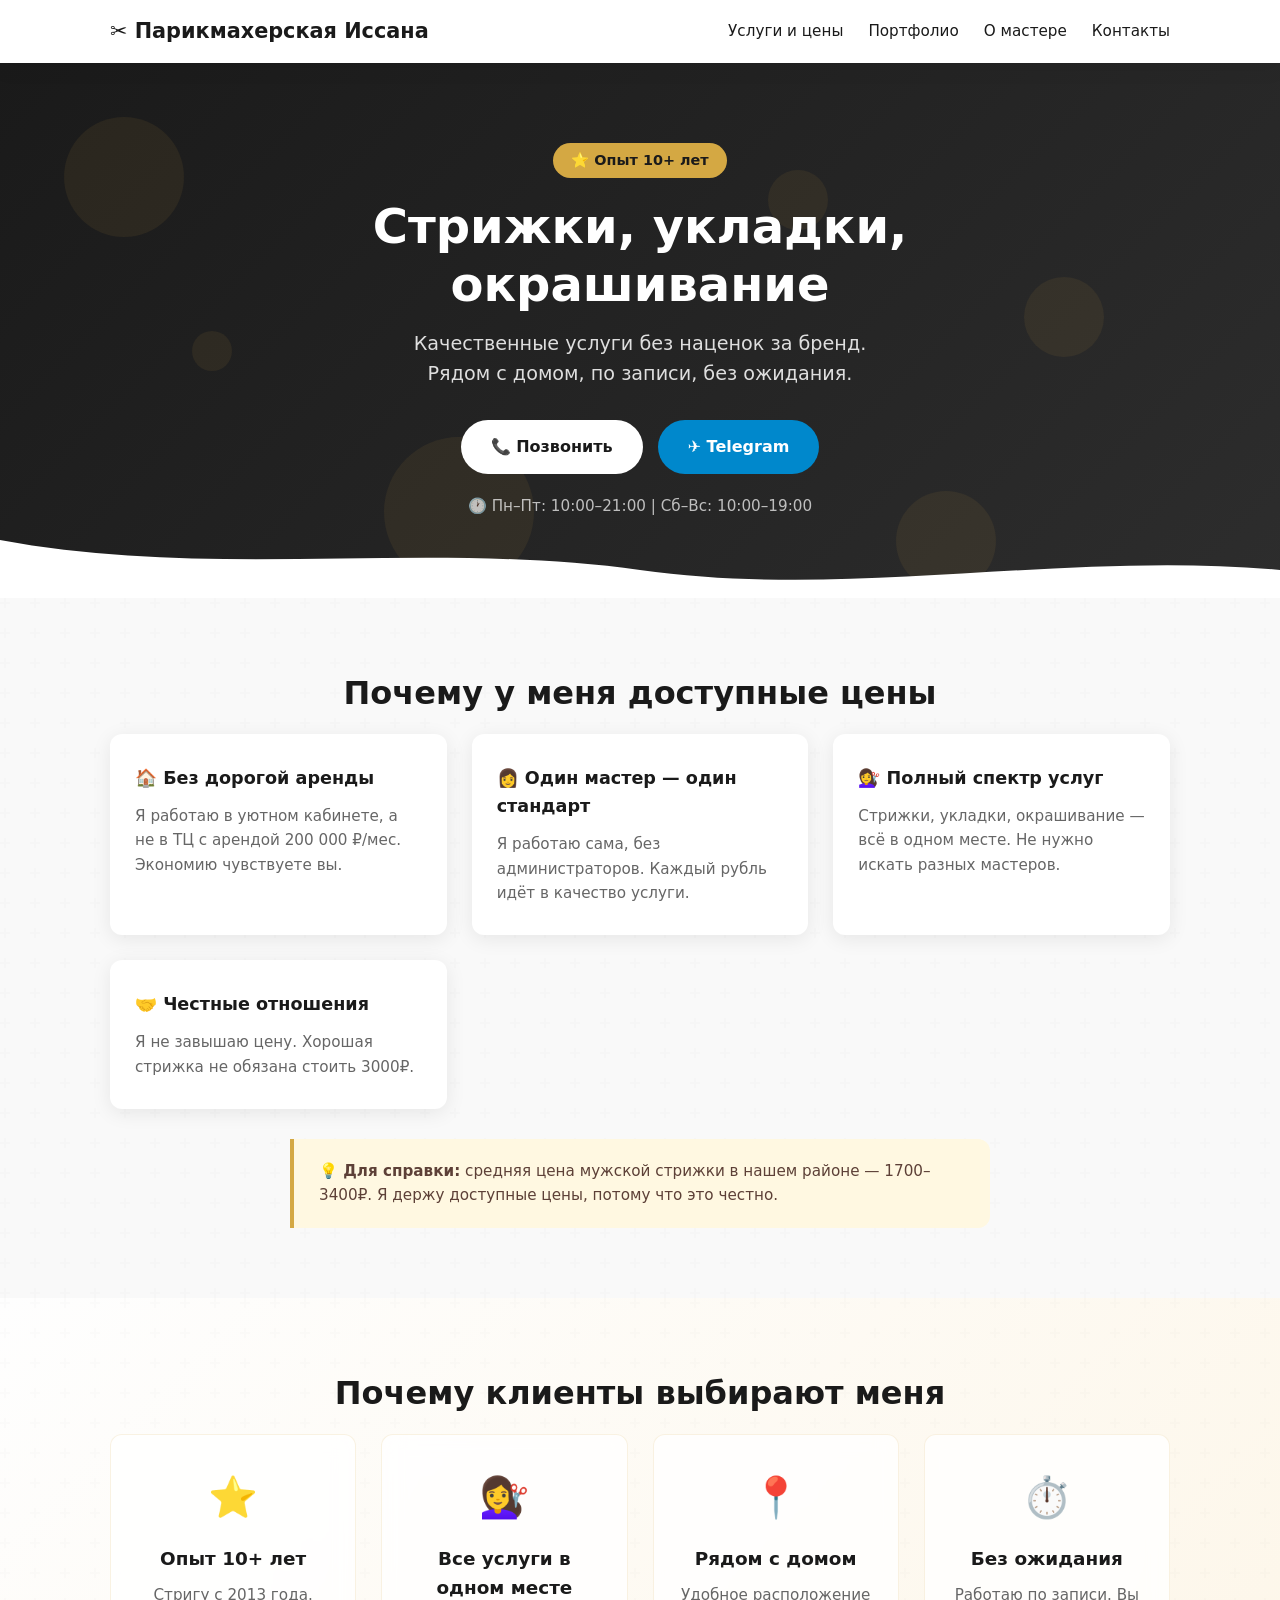
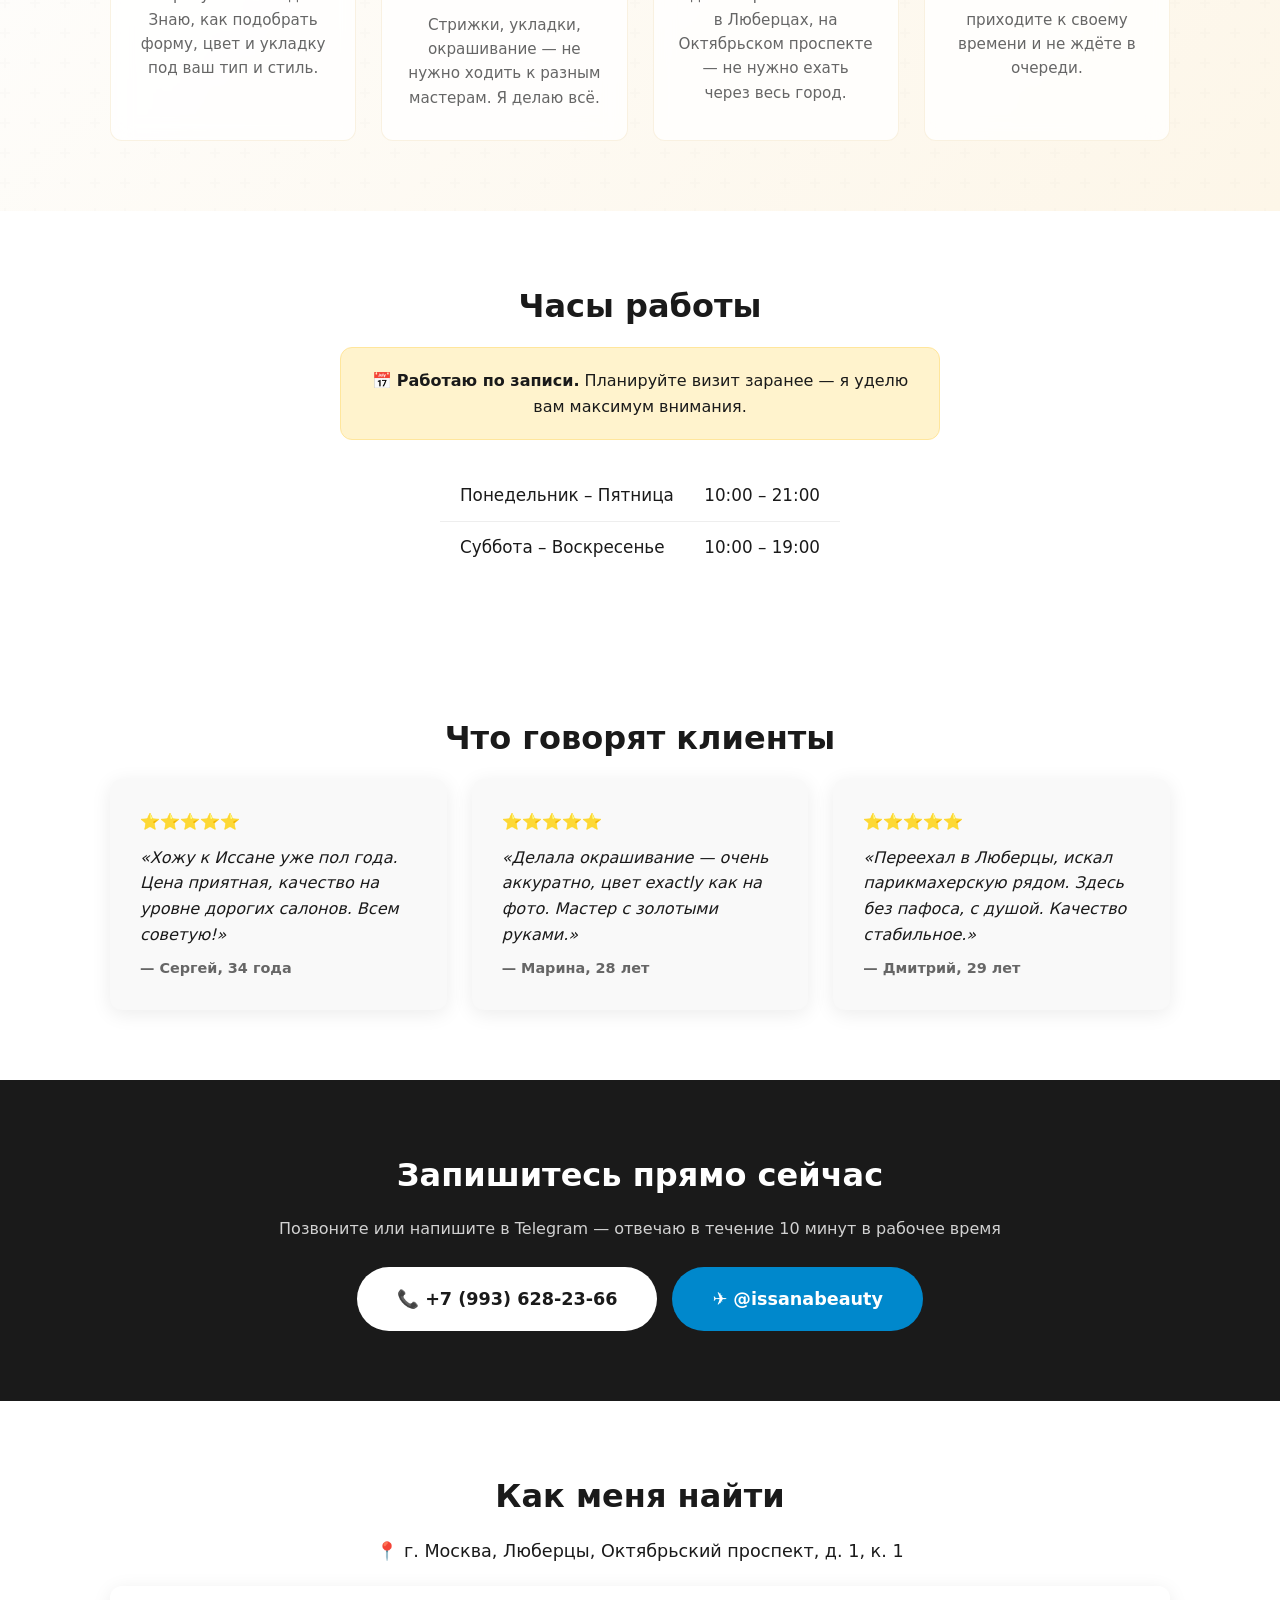
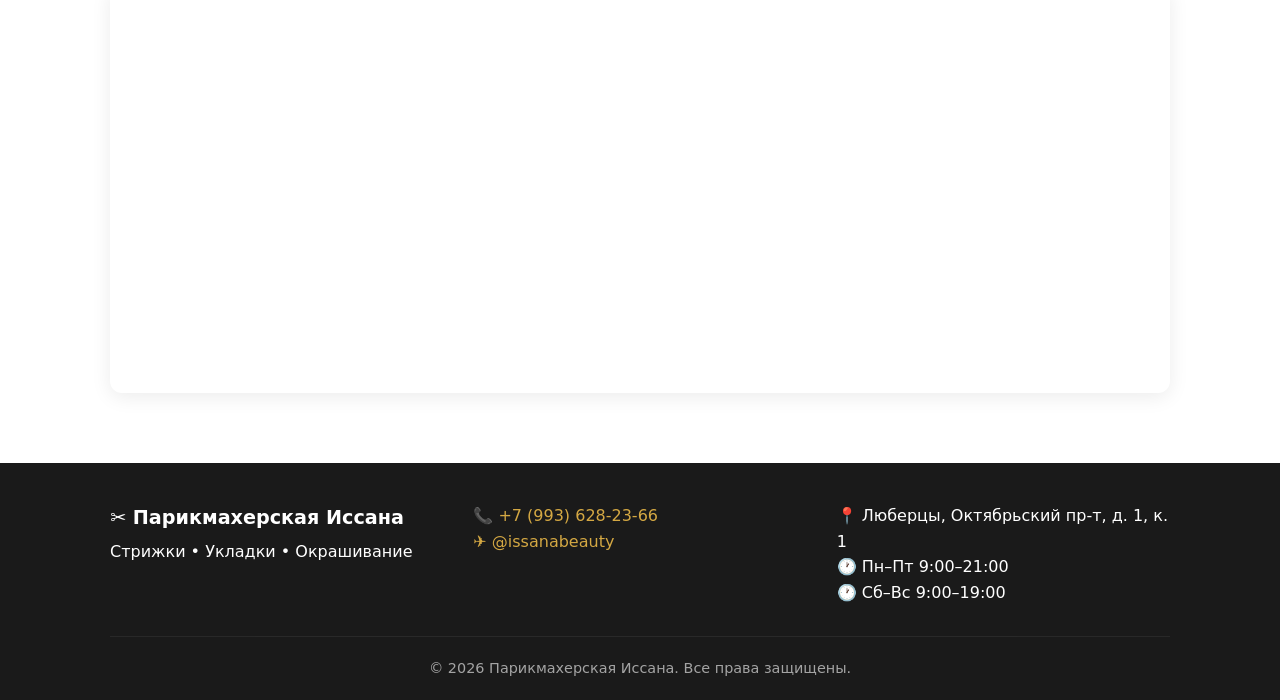
==== index.html @ b2595bd9 "Update index.html" ====
<!DOCTYPE html>
<html lang="ru">
<head>
    <meta charset="UTF-8">
    <meta name="viewport" content="width=device-width, initial-scale=1.0">
    <title>Парикмахерская Иссана | Стрижки, укладки, окрашивание | Люберцы</title>
    <meta name="description" content="Стрижки, укладки, окрашивание в Люберцах. Октябрьский проспект, д. 1, к. 1. Опыт 10+ лет. Доступные цены. Запись по телефону и Telegram @issanabeauty.">
    <link rel="stylesheet" href="css/style.css">
    <link rel="icon" href="images/favicon.ico" type="image/x-icon">
</head>
<body>

    <!-- ===== ШАПКА ===== -->
    <header class="header">
        <div class="container">
            <a href="./" class="logo">✂️ Парикмахерская Иссана</a>
            <nav class="nav">
                <a href="services.html">Услуги и цены</a>
                <a href="portfolio.html">Портфолио</a>
                <a href="about.html">О мастере</a>
                <a href="contacts.html">Контакты</a>
            </nav>
            <button class="burger" aria-label="Меню">
                <span></span><span></span><span></span>
            </button>
        </div>
    </header>

    <!-- ===== ГЛАВНЫЙ ЭКРАН (HERO) С ЧАСТИЦАМИ ===== -->
    <section class="hero">
        <div class="container">
            <div class="hero-content">
                <span class="hero-badge">⭐ Опыт 10+ лет</span>
                <h1 class="hero-title">Стрижки, укладки,<br>окрашивание</h1>
                <p class="hero-subtitle">Качественные услуги без наценок за бренд.<br>Рядом с домом, по записи, без ожидания.</p>
                <div class="hero-buttons">
                    <a href="tel:+79936282366" class="btn btn-phone">📞 Позвонить</a>
                    <a href="https://t.me/issanabeauty" class="btn btn-telegram">✈️ Telegram</a>
                </div>
                <div class="hero-hours">
                    🕐 Пн–Пт: 10:00–21:00 | Сб–Вс: 10:00–19:00
                </div>
            </div>
        </div>
    </section>

    <!-- ===== ФИЛОСОФИЯ ЦЕН ===== -->
    <section class="pricing-philosophy">
        <div class="container">
            <h2 class="section-title">Почему у меня доступные цены</h2>
            <div class="philosophy-grid">
                <div class="philosophy-card">
                    <h3>🏠 Без дорогой аренды</h3>
                    <p>Я работаю в уютном кабинете, а не в ТЦ с арендой 200 000 ₽/мес. Экономию чувствуете вы.</p>
                </div>
                <div class="philosophy-card">
                    <h3>👩 Один мастер — один стандарт</h3>
                    <p>Я работаю сама, без администраторов. Каждый рубль идёт в качество услуги.</p>
                </div>
                <div class="philosophy-card">
                    <h3>💇‍♀️ Полный спектр услуг</h3>
                    <p>Стрижки, укладки, окрашивание — всё в одном месте. Не нужно искать разных мастеров.</p>
                </div>
                <div class="philosophy-card">
                    <h3>🤝 Честные отношения</h3>
                    <p>Я не завышаю цену. Хорошая стрижка не обязана стоить 3000₽.</p>
                </div>
            </div>
            <div class="philosophy-note">
                <p><strong>💡 Для справки:</strong> средняя цена мужской стрижки в нашем районе — 1700–3400₽. Я держу доступные цены, потому что это честно.</p>
            </div>
        </div>
    </section>

    <!-- ===== ПОЧЕМУ ВЫБИРАЮТ МЕНЯ ===== -->
    <section class="why-us">
        <div class="container">
            <h2 class="section-title">Почему клиенты выбирают меня</h2>
            <div class="features">
                <div class="feature-card">
                    <div class="feature-icon">⭐</div>
                    <h3>Опыт 10+ лет</h3>
                    <p>Стригу с 2013 года. Знаю, как подобрать форму, цвет и укладку под ваш тип и стиль.</p>
                </div>
                <div class="feature-card">
                    <div class="feature-icon">💇‍♀️</div>
                    <h3>Все услуги в одном месте</h3>
                    <p>Стрижки, укладки, окрашивание — не нужно ходить к разным мастерам. Я делаю всё.</p>
                </div>
                <div class="feature-card">
                    <div class="feature-icon">📍</div>
                    <h3>Рядом с домом</h3>
                    <p>Удобное расположение в Люберцах, на Октябрьском проспекте — не нужно ехать через весь город.</p>
                </div>
                <div class="feature-card">
                    <div class="feature-icon">⏱️</div>
                    <h3>Без ожидания</h3>
                    <p>Работаю по записи. Вы приходите к своему времени и не ждёте в очереди.</p>
                </div>
            </div>
        </div>
    </section>

    <!-- ===== ЧАСЫ РАБОТЫ ===== -->
    <section class="schedule">
        <div class="container">
            <h2 class="section-title">Часы работы</h2>
            <div class="schedule-highlight">
                <p>📅 <strong>Работаю по записи.</strong> Планируйте визит заранее — я уделю вам максимум внимания.</p>
            </div>
            <div class="schedule-grid">
                <div class="schedule-day"><span>Понедельник – Пятница</span><span>10:00 – 21:00</span></div>
                <div class="schedule-day"><span>Суббота – Воскресенье</span><span>10:00 – 19:00</span></div>
            </div>
        </div>
    </section>

    <!-- ===== ОТЗЫВЫ ===== -->
    <section class="reviews">
        <div class="container">
            <h2 class="section-title">Что говорят клиенты</h2>
            <div class="reviews-grid">
                <div class="review-card">
                    <div class="review-stars">⭐⭐⭐⭐⭐</div>
                    <p class="review-text">«Хожу к Иссане уже пол года. Цена приятная, качество на уровне дорогих салонов. Всем советую!»</p>
                    <p class="review-author">— Сергей, 34 года</p>
                </div>
                <div class="review-card">
                    <div class="review-stars">⭐⭐⭐⭐⭐</div>
                    <p class="review-text">«Делала окрашивание — очень аккуратно, цвет exactly как на фото. Мастер с золотыми руками.»</p>
                    <p class="review-author">— Марина, 28 лет</p>
                </div>
                <div class="review-card">
                    <div class="review-stars">⭐⭐⭐⭐⭐</div>
                    <p class="review-text">«Переехал в Люберцы, искал парикмахерскую рядом. Здесь без пафоса, с душой. Качество стабильное.»</p>
                    <p class="review-author">— Дмитрий, 29 лет</p>
                </div>
            </div>
        </div>
    </section>

    <!-- ===== ЗАПИШИТЕСЬ СЕЙЧАС ===== -->
    <section class="cta">
        <div class="container">
            <h2 class="cta-title">Запишитесь прямо сейчас</h2>
            <p>Позвоните или напишите в Telegram — отвечаю в течение 10 минут в рабочее время</p>
            <div class="cta-buttons">
                <a href="tel:+79936282366" class="btn btn-phone btn-lg">📞 +7 (993) 628-23-66</a>
                <a href="https://t.me/issanabeauty" class="btn btn-telegram btn-lg">✈️ @issanabeauty</a>
            </div>
        </div>
    </section>

    <!-- ===== КАРТА ===== -->
    <section class="map-section">
        <div class="container">
            <h2 class="section-title">Как меня найти</h2>
            <address class="address-text">📍 г. Москва, Люберцы, Октябрьский проспект, д. 1, к. 1</address>
            <div class="map-wrapper">
                <iframe src="https://yandex.ru/map-widget/v1/?ll=37.857523%2C55.699090&z=17&pt=37.857523,55.699090,pm2rdl" width="100%" height="400" style="border:0;" allowfullscreen="" loading="lazy" title="Карта проезда"></iframe>
            </div>
        </div>
    </section>

    <!-- ===== ПОДВАЛ ===== -->
    <footer class="footer">
        <div class="container">
            <div class="footer-grid">
                <div>
                    <p class="footer-logo">✂️ Парикмахерская Иссана</p>
                    <p>Стрижки • Укладки • Окрашивание</p>
                </div>
                <div>
                    <p><a href="tel:+79936282366">📞 +7 (993) 628-23-66</a></p>
                    <p><a href="https://t.me/issanabeauty">✈️ @issanabeauty</a></p>
                </div>
                <div>
                    <p>📍 Люберцы, Октябрьский пр-т, д. 1, к. 1</p>
                    <p>🕐 Пн–Пт 9:00–21:00</p>
                    <p>🕐 Сб–Вс 9:00–19:00</p>
                </div>
            </div>
            <p class="footer-bottom">© 2026 Парикмахерская Иссана. Все права защищены.</p>
        </div>
    </footer>

    <!-- ===== МОБИЛЬНАЯ КНОПКА ===== -->
    <div class="mobile-fab">
        <a href="tel:+79936282366" class="fab-phone" aria-label="Позвонить">📞</a>
        <a href="https://t.me/issanabeauty" class="fab-telegram" aria-label="Telegram">✈️</a>
    </div>

    <script src="js/main.js"></script>
</body>
</html>
---- css/style.css ----
/* ============================================ */
/*  СБРОС И БАЗА                                 */
/* ============================================ */
* {
    margin: 0;
    padding: 0;
    box-sizing: border-box;
}

:root {
    --color-primary: #D4A843;
    --color-primary-dark: #B8922E;
    --color-dark: #1a1a1a;
    --color-gray: #666;
    --color-light: #f9f9f9;
    --color-white: #ffffff;
    --color-telegram: #0088cc;
    --color-accent: #e74c3c;
    --font-main: 'Segoe UI', system-ui, -apple-system, sans-serif;
    --shadow: 0 4px 20px rgba(0,0,0,0.08);
    --radius: 12px;
}

html {
    scroll-behavior: smooth;
}

body {
    font-family: var(--font-main);
    color: var(--color-dark);
    line-height: 1.6;
    background: var(--color-white);
}

.container {
    max-width: 1100px;
    margin: 0 auto;
    padding: 0 20px;
}

a {
    color: inherit;
    text-decoration: none;
}

img {
    max-width: 100%;
    height: auto;
}

/* ============================================ */
/*  ШАПКА                                        */
/* ============================================ */
.header {
    background: var(--color-white);
    box-shadow: var(--shadow);
    position: sticky;
    top: 0;
    z-index: 100;
}

.header .container {
    display: flex;
    justify-content: space-between;
    align-items: center;
    padding-top: 15px;
    padding-bottom: 15px;
}

.logo {
    font-size: 1.3rem;
    font-weight: 700;
    color: var(--color-dark);
}

.nav {
    display: flex;
    gap: 25px;
}

.nav a {
    font-weight: 500;
    font-size: 0.95rem;
    transition: color 0.2s;
}

.nav a:hover {
    color: var(--color-primary);
}

.burger {
    display: none;
    flex-direction: column;
    gap: 5px;
    background: none;
    border: none;
    cursor: pointer;
    padding: 5px;
}

.burger span {
    display: block;
    width: 28px;
    height: 3px;
    background: var(--color-dark);
    border-radius: 3px;
    transition: 0.3s;
}

/* ============================================ */
/*  HERO С ЧАСТИЦАМИ И ВОЛНОЙ                    */
/* ============================================ */
.hero {
    background: linear-gradient(135deg, #1a1a1a 0%, #2d2d2d 100%);
    color: var(--color-white);
    padding: 80px 0;
    text-align: center;
    position: relative;
    overflow: hidden;
}

.hero::after {
    content: '';
    position: absolute;
    bottom: -2px;
    left: 0;
    width: 100%;
    height: 60px;
    background: url("data:image/svg+xml,%3Csvg xmlns='http://www.w3.org/2000/svg' viewBox='0 0 1200 120' preserveAspectRatio='none'%3E%3Cpath d='M0,0 C200,80 400,0 600,60 C800,120 1000,20 1200,60 L1200,120 L0,120 Z' fill='%23ffffff'/%3E%3C/svg%3E") no-repeat bottom;
    background-size: 100% 100%;
    z-index: 2;
}

.hero-particles {
    position: absolute;
    top: 0;
    left: 0;
    width: 100%;
    height: 100%;
    overflow: hidden;
    z-index: 1;
    pointer-events: none;
}

.particle {
    position: absolute;
    border-radius: 50%;
    background: rgba(212, 168, 67, 0.08);
    animation: float 12s infinite ease-in-out;
}

.particle:nth-child(1) { width: 120px; height: 120px; top: 10%; left: 5%; animation-delay: 0s; }
.particle:nth-child(2) { width: 80px; height: 80px; top: 40%; left: 80%; animation-delay: -3s; }
.particle:nth-child(3) { width: 150px; height: 150px; top: 70%; left: 30%; animation-delay: -6s; }
.particle:nth-child(4) { width: 60px; height: 60px; top: 20%; left: 60%; animation-delay: -9s; }
.particle:nth-child(5) { width: 100px; height: 100px; top: 80%; left: 70%; animation-delay: -4s; }
.particle:nth-child(6) { width: 40px; height: 40px; top: 50%; left: 15%; animation-delay: -7s; }

@keyframes float {
    0%, 100% { transform: translateY(0) scale(1); opacity: 0.08; }
    25% { transform: translateY(-20px) scale(1.05); opacity: 0.12; }
    50% { transform: translateY(-10px) scale(0.95); opacity: 0.06; }
    75% { transform: translateY(-30px) scale(1.1); opacity: 0.10; }
}

.hero-content {
    position: relative;
    z-index: 2;
}

.hero-badge {
    display: inline-block;
    background: var(--color-primary);
    color: var(--color-dark);
    padding: 6px 18px;
    border-radius: 30px;
    font-weight: 700;
    font-size: 0.9rem;
    margin-bottom: 20px;
}

.hero-title {
    font-size: 3rem;
    font-weight: 800;
    line-height: 1.2;
    margin-bottom: 15px;
}

.hero-subtitle {
    font-size: 1.2rem;
    opacity: 0.85;
    margin-bottom: 30px;
    max-width: 500px;
    margin-left: auto;
    margin-right: auto;
}

.hero-buttons {
    display: flex;
    gap: 15px;
    justify-content: center;
    flex-wrap: wrap;
    margin-bottom: 20px;
}

.hero-hours {
    font-size: 0.95rem;
    opacity: 0.7;
}

/* ============================================ */
/*  КНОПКИ                                       */
/* ============================================ */
.btn {
    display: inline-block;
    padding: 14px 30px;
    border-radius: 50px;
    font-weight: 700;
    font-size: 1rem;
    transition: transform 0.2s, box-shadow 0.2s;
    cursor: pointer;
    border: none;
    text-align: center;
    position: relative;
    overflow: hidden;
}

.btn:hover {
    transform: translateY(-2px);
    box-shadow: 0 8px 25px rgba(0,0,0,0.15);
}

.btn::after {
    content: '';
    position: absolute;
    top: 50%;
    left: 50%;
    width: 0;
    height: 0;
    background: rgba(255, 255, 255, 0.2);
    border-radius: 50%;
    transform: translate(-50%, -50%);
    transition: width 0.6s, height 0.6s;
}

.btn:active::after {
    width: 300px;
    height: 300px;
}

.btn-phone {
    background: var(--color-white);
    color: var(--color-dark);
}

.btn-telegram {
    background: var(--color-telegram);
    color: var(--color-white);
}

.btn-lg {
    padding: 18px 40px;
    font-size: 1.1rem;
}

/* ============================================ */
/*  СЕКЦИИ                                       */
/* ============================================ */
section {
    padding: 70px 0;
}

.section-title {
    font-size: 2rem;
    font-weight: 800;
    text-align: center;
    margin-bottom: 15px;
}

.section-subtitle {
    text-align: center;
    color: var(--color-gray);
    margin-bottom: 40px;
}

/* ============================================ */
/*  ФИЛОСОФИЯ ЦЕН                                */
/* ============================================ */
.pricing-philosophy {
    background: var(--color-light);
    position: relative;
}

.pricing-philosophy::before {
    content: '';
    position: absolute;
    top: 0;
    left: 0;
    width: 100%;
    height: 100%;
    opacity: 0.03;
    background-image: url("data:image/svg+xml,%3Csvg width='60' height='60' viewBox='0 0 60 60' xmlns='http://www.w3.org/2000/svg'%3E%3Cg fill='none' fill-rule='evenodd'%3E%3Cg fill='%23000000' fill-opacity='0.4'%3E%3Cpath d='M36 34v-4h-2v4h-4v2h4v4h2v-4h4v-2h-4zm0-30V0h-2v4h-4v2h4v4h2V6h4V4h-4zM6 34v-4H4v4H0v2h4v4h2v-4h4v-2H6zM6 4V0H4v4H0v2h4v4h2V6h4V4H6z'/%3E%3C/g%3E%3C/g%3E%3C/svg%3E");
    pointer-events: none;
    z-index: 0;
}

.pricing-philosophy .container {
    position: relative;
    z-index: 1;
}

.philosophy-grid {
    display: grid;
    grid-template-columns: repeat(auto-fit, minmax(250px, 1fr));
    gap: 25px;
    margin-bottom: 30px;
}

.philosophy-card {
    background: var(--color-white);
    padding: 30px 25px;
    border-radius: var(--radius);
    box-shadow: var(--shadow);
    transition: transform 0.3s ease, box-shadow 0.3s ease;
}

.philosophy-card:hover {
    transform: translateY(-8px);
    box-shadow: 0 20px 40px rgba(0,0,0,0.12);
}

.philosophy-card h3 {
    margin-bottom: 12px;
    font-size: 1.1rem;
}

.philosophy-card p {
    color: var(--color-gray);
    font-size: 0.95rem;
    line-height: 1.6;
}

.philosophy-note {
    background: #FFF8E1;
    border-left: 4px solid var(--color-primary);
    padding: 20px 25px;
    border-radius: 0 var(--radius) var(--radius) 0;
    max-width: 700px;
    margin: 0 auto;
}

.philosophy-note p {
    font-size: 0.95rem;
    color: #5D4037;
}

/* ============================================ */
/*  ПОЧЕМУ ВЫБИРАЮТ МЕНЯ                         */
/* ============================================ */
.why-us {
    background: linear-gradient(135deg, #fefefe 0%, #fdf6e8 100%);
    position: relative;
}

.why-us::before {
    content: '';
    position: absolute;
    top: 0;
    left: 0;
    width: 100%;
    height: 100%;
    opacity: 0.03;
    background-image: url("data:image/svg+xml,%3Csvg width='60' height='60' viewBox='0 0 60 60' xmlns='http://www.w3.org/2000/svg'%3E%3Cg fill='none' fill-rule='evenodd'%3E%3Cg fill='%23000000' fill-opacity='0.4'%3E%3Cpath d='M36 34v-4h-2v4h-4v2h4v4h2v-4h4v-2h-4zm0-30V0h-2v4h-4v2h4v4h2V6h4V4h-4zM6 34v-4H4v4H0v2h4v4h2v-4h4v-2H6zM6 4V0H4v4H0v2h4v4h2V6h4V4H6z'/%3E%3C/g%3E%3C/g%3E%3C/svg%3E");
    pointer-events: none;
    z-index: 0;
}

.why-us .container {
    position: relative;
    z-index: 1;
}

.features {
    display: grid;
    grid-template-columns: repeat(auto-fit, minmax(230px, 1fr));
    gap: 25px;
}

.feature-card {
    background: rgba(255, 255, 255, 0.8);
    backdrop-filter: blur(10px);
    -webkit-backdrop-filter: blur(10px);
    border: 1px solid rgba(212, 168, 67, 0.15);
    padding: 30px 25px;
    border-radius: var(--radius);
    text-align: center;
    transition: transform 0.3s ease, box-shadow 0.3s ease;
}

.feature-card:hover {
    transform: translateY(-8px);
    box-shadow: 0 20px 40px rgba(0,0,0,0.12);
}

.feature-icon {
    font-size: 2.5rem;
    margin-bottom: 15px;
}

.feature-card h3 {
    font-size: 1.15rem;
    margin-bottom: 10px;
}

.feature-card p {
    color: var(--color-gray);
    font-size: 0.95rem;
}

/* ============================================ */
/*  РАСПИСАНИЕ                                   */
/* ============================================ */
.schedule-highlight {
    background: #FFF3CD;
    border: 1px solid #FFE69C;
    border-radius: var(--radius);
    padding: 20px 25px;
    text-align: center;
    margin-bottom: 30px;
    max-width: 600px;
    margin-left: auto;
    margin-right: auto;
}

.schedule-grid {
    max-width: 400px;
    margin: 0 auto;
}

.schedule-day {
    display: flex;
    justify-content: space-between;
    padding: 12px 20px;
    border-bottom: 1px solid #eee;
    font-size: 1.05rem;
}

.schedule-day:last-child {
    border-bottom: none;
}

/* ============================================ */
/*  ОТЗЫВЫ                                       */
/* ============================================ */
.reviews-grid {
    display: grid;
    grid-template-columns: repeat(auto-fit, minmax(280px, 1fr));
    gap: 25px;
}

.review-card {
    background: var(--color-light);
    padding: 30px;
    border-radius: var(--radius);
    box-shadow: var(--shadow);
}

.review-stars {
    margin-bottom: 10px;
}

.review-text {
    font-style: italic;
    margin-bottom: 10px;
    font-size: 1rem;
}

.review-author {
    color: var(--color-gray);
    font-weight: 600;
    font-size: 0.9rem;
}

/* ============================================ */
/*  CTA (ПРИЗЫВ К ДЕЙСТВИЮ)                      */
/* ============================================ */
.cta {
    background: var(--color-dark);
    color: var(--color-white);
    text-align: center;
}

.cta-title {
    font-size: 2rem;
    font-weight: 800;
    margin-bottom: 15px;
}

.cta p {
    opacity: 0.8;
    margin-bottom: 25px;
}

.cta-buttons {
    display: flex;
    gap: 15px;
    justify-content: center;
    flex-wrap: wrap;
}

/* ============================================ */
/*  КАРТА                                        */
/* ============================================ */
.address-text {
    text-align: center;
    font-style: normal;
    font-size: 1.1rem;
    margin-bottom: 20px;
    font-weight: 500;
}

.map-wrapper {
    border-radius: var(--radius);
    overflow: hidden;
    box-shadow: var(--shadow);
}

/* ============================================ */
/*  ПОДВАЛ                                       */
/* ============================================ */
.footer {
    background: var(--color-dark);
    color: var(--color-white);
    padding: 40px 0 20px;
}

.footer-grid {
    display: grid;
    grid-template-columns: repeat(auto-fit, minmax(200px, 1fr));
    gap: 30px;
    margin-bottom: 30px;
}

.footer-logo {
    font-weight: 700;
    font-size: 1.2rem;
    margin-bottom: 5px;
}

.footer a {
    color: var(--color-primary);
}

.footer-bottom {
    text-align: center;
    border-top: 1px solid #333;
    padding-top: 20px;
    font-size: 0.9rem;
    opacity: 0.6;
}

/* ============================================ */
/*  МОБИЛЬНАЯ КНОПКА С ПУЛЬСАЦИЕЙ                */
/* ============================================ */
.mobile-fab {
    display: none;
    position: fixed;
    bottom: 20px;
    right: 20px;
    z-index: 200;
    flex-direction: column;
    gap: 10px;
}

.mobile-fab a {
    width: 55px;
    height: 55px;
    border-radius: 50%;
    display: flex;
    align-items: center;
    justify-content: center;
    font-size: 1.5rem;
    box-shadow: 0 4px 15px rgba(0,0,0,0.3);
    transition: transform 0.2s;
    text-decoration: none;
}

.mobile-fab a:hover {
    transform: scale(1.1);
}

.fab-phone {
    background: var(--color-white);
    color: var(--color-dark);
    animation: pulse 2s infinite;
}

.fab-telegram {
    background: var(--color-telegram);
    color: var(--color-white);
}

@keyframes pulse {
    0% { box-shadow: 0 0 0 0 rgba(212, 168, 67, 0.6); }
    70% { box-shadow: 0 0 0 18px rgba(212, 168, 67, 0); }
    100% { box-shadow: 0 0 0 0 rgba(212, 168, 67, 0); }
}

/* ============================================ */
/*  СТРАНИЦЫ: ОБЩИЕ СТИЛИ                        */
/* ============================================ */
.page-hero {
    background: linear-gradient(135deg, #1a1a1a 0%, #2d2d2d 100%);
    color: var(--color-white);
    padding: 60px 0;
    text-align: center;
}

.page-title {
    font-size: 2.5rem;
    font-weight: 800;
    margin-bottom: 10px;
    color: var(--color-white);
}

.page-subtitle {
    font-size: 1.15rem;
    opacity: 0.8;
}

/* ============================================ */
/*  УСЛУГИ                                       */
/* ============================================ */
.services-category {
    font-size: 1.5rem;
    margin: 35px 0 20px;
    padding-bottom: 10px;
    border-bottom: 2px solid var(--color-primary);
}

.services-category:first-child {
    margin-top: 0;
}

.services-list {
    padding-top: 0;
}

.service-card {
    display: flex;
    justify-content: space-between;
    align-items: flex-start;
    gap: 30px;
    background: var(--color-white);
    border: 1px solid #eee;
    border-radius: var(--radius);
    padding: 30px;
    margin-bottom: 20px;
    box-shadow: var(--shadow);
    flex-wrap: wrap;
}

.service-info h3 {
    font-size: 1.3rem;
    margin-bottom: 10px;
}

.service-info p {
    color: var(--color-gray);
    font-size: 0.95rem;
    max-width: 600px;
}

.service-time {
    margin-top: 10px;
    font-weight: 600;
    color: var(--color-dark);
}

.service-price {
    font-size: 2rem;
    font-weight: 800;
    color: var(--color-accent);
    white-space: nowrap;
    min-width: 120px;
    text-align: right;
}

.price-ask {
    font-size: 1.1rem;
    font-weight: 600;
    color: var(--color-primary-dark);
    white-space: nowrap;
    text-decoration: underline;
}

.price-ask:hover {
    color: var(--color-primary);
}

.service-card-note {
    background: #FFF8E1;
    border: 1px solid #FFE69C;
    display: block;
}

.service-card-note p {
    font-size: 0.95rem;
    color: #5D4037;
}

/* ============================================ */
/*  ПОРТФОЛИО                                    */
/* ============================================ */
.portfolio-gallery {
    padding-top: 0;
}

.gallery-grid {
    display: grid;
    grid-template-columns: repeat(auto-fill, minmax(280px, 1fr));
    gap: 20px;
}

.gallery-item {
    border-radius: var(--radius);
    overflow: hidden;
    box-shadow: var(--shadow);
    transition: transform 0.3s;
    aspect-ratio: 1 / 1;
    cursor: pointer;
    position: relative;
}

.gallery-item:hover {
    transform: scale(1.03);
}

.gallery-item::after {
    content: '🔍';
    position: absolute;
    top: 50%;
    left: 50%;
    transform: translate(-50%, -50%) scale(0);
    font-size: 2rem;
    opacity: 0;
    transition: all 0.3s ease;
    pointer-events: none;
    background: rgba(0,0,0,0.5);
    width: 100%;
    height: 100%;
    display: flex;
    align-items: center;
    justify-content: center;
    border-radius: var(--radius);
}

.gallery-item:hover::after {
    transform: translate(-50%, -50%) scale(1);
    opacity: 1;
}

.gallery-item img {
    width: 100%;
    height: 100%;
    object-fit: cover;
}

/* ============================================ */
/*  ЛАЙТБОКС                                     */
/* ============================================ */
.lightbox {
    display: none;
    position: fixed;
    top: 0;
    left: 0;
    width: 100%;
    height: 100%;
    background: rgba(0, 0, 0, 0.9);
    z-index: 1000;
    justify-content: center;
    align-items: center;
    flex-direction: column;
}

.lightbox.active {
    display: flex;
}

.lightbox img {
    max-width: 90%;
    max-height: 80vh;
    border-radius: 8px;
    box-shadow: 0 20px 60px rgba(0,0,0,0.5);
}

.lightbox-close {
    position: absolute;
    top: 20px;
    right: 30px;
    font-size: 2.5rem;
    color: #fff;
    cursor: pointer;
    background: none;
    border: none;
    z-index: 1001;
    transition: transform 0.2s;
}

.lightbox-close:hover {
    transform: scale(1.2);
}

.lightbox-nav {
    position: absolute;
    top: 50%;
    transform: translateY(-50%);
    font-size: 2rem;
    color: #fff;
    cursor: pointer;
    background: rgba(255,255,255,0.15);
    border: none;
    padding: 15px 20px;
    border-radius: 50%;
    z-index: 1001;
    transition: background 0.2s;
}

.lightbox-nav:hover {
    background: rgba(255,255,255,0.3);
}

.lightbox-prev {
    left: 20px;
}

.lightbox-next {
    right: 20px;
}

/* ============================================ */
/*  О МАСТЕРЕ                                    */
/* ============================================ */
.about-content {
    padding-top: 0;
}

.about-grid {
    display: grid;
    grid-template-columns: 1fr 2fr;
    gap: 40px;
    align-items: start;
}

.about-photo {
    border-radius: var(--radius);
    overflow: hidden;
    box-shadow: var(--shadow);
    aspect-ratio: 3 / 4;
}

.about-photo img {
    width: 100%;
    height: 100%;
    object-fit: cover;
}

.about-text h2 {
    font-size: 1.8rem;
    margin-bottom: 20px;
}

.about-text h3 {
    font-size: 1.3rem;
    margin-top: 25px;
    margin-bottom: 10px;
}

.about-text p {
    color: var(--color-gray);
    margin-bottom: 15px;
    font-size: 1rem;
    line-height: 1.7;
}

/* ============================================ */
/*  КОНТАКТЫ                                     */
/* ============================================ */
.contacts-content {
    padding-top: 0;
}

.contacts-grid {
    display: grid;
    grid-template-columns: repeat(auto-fit, minmax(250px, 1fr));
    gap: 25px;
    margin-bottom: 40px;
}

.contact-card {
    background: var(--color-light);
    padding: 30px;
    border-radius: var(--radius);
    text-align: center;
    box-shadow: var(--shadow);
}

.contact-icon {
    font-size: 2.5rem;
    margin-bottom: 15px;
}

.contact-card h2 {
    font-size: 1.2rem;
    margin-bottom: 12px;
}

.contact-link {
    font-size: 1.3rem;
    font-weight: 700;
    color: var(--color-primary-dark);
    display: inline-block;
    margin-bottom: 10px;
    word-break: break-all;
}

.contact-address {
    font-style: normal;
    font-size: 1.05rem;
    font-weight: 600;
    margin-bottom: 10px;
    line-height: 1.6;
}

.contact-schedule p {
    margin-bottom: 5px;
}

.contact-card p {
    color: var(--color-gray);
    font-size: 0.9rem;
}

.contact-map {
    margin-top: 20px;
}

/* ============================================ */
/*  АДАПТИВ                                      */
/* ============================================ */
@media (max-width: 768px) {
    .nav {
        display: none;
    }

    .burger {
        display: flex;
    }

    .nav.active {
        display: flex;
        flex-direction: column;
        position: absolute;
        top: 100%;
        left: 0;
        right: 0;
        background: var(--color-white);
        padding: 20px;
        box-shadow: var(--shadow);
        gap: 15px;
    }

    .hero-title {
        font-size: 2rem;
    }

    .hero-subtitle {
        font-size: 1rem;
    }

    section {
        padding: 50px 0;
    }

    .section-title {
        font-size: 1.6rem;
    }

    .mobile-fab {
        display: flex;
    }

    .hero-buttons .btn,
    .cta-buttons .btn {
        width: 100%;
        text-align: center;
    }

    .service-card {
        flex-direction: column;
        gap: 15px;
    }

    .service-price {
        text-align: left;
        font-size: 1.6rem;
    }

    .about-grid {
        grid-template-columns: 1fr;
    }

    .about-photo {
        max-width: 350px;
        margin: 0 auto;
    }

    .lightbox-nav {
        padding: 10px 14px;
        font-size: 1.5rem;
    }
}

@media (min-width: 769px) {
    .mobile-fab {
        display: none;
    }
}
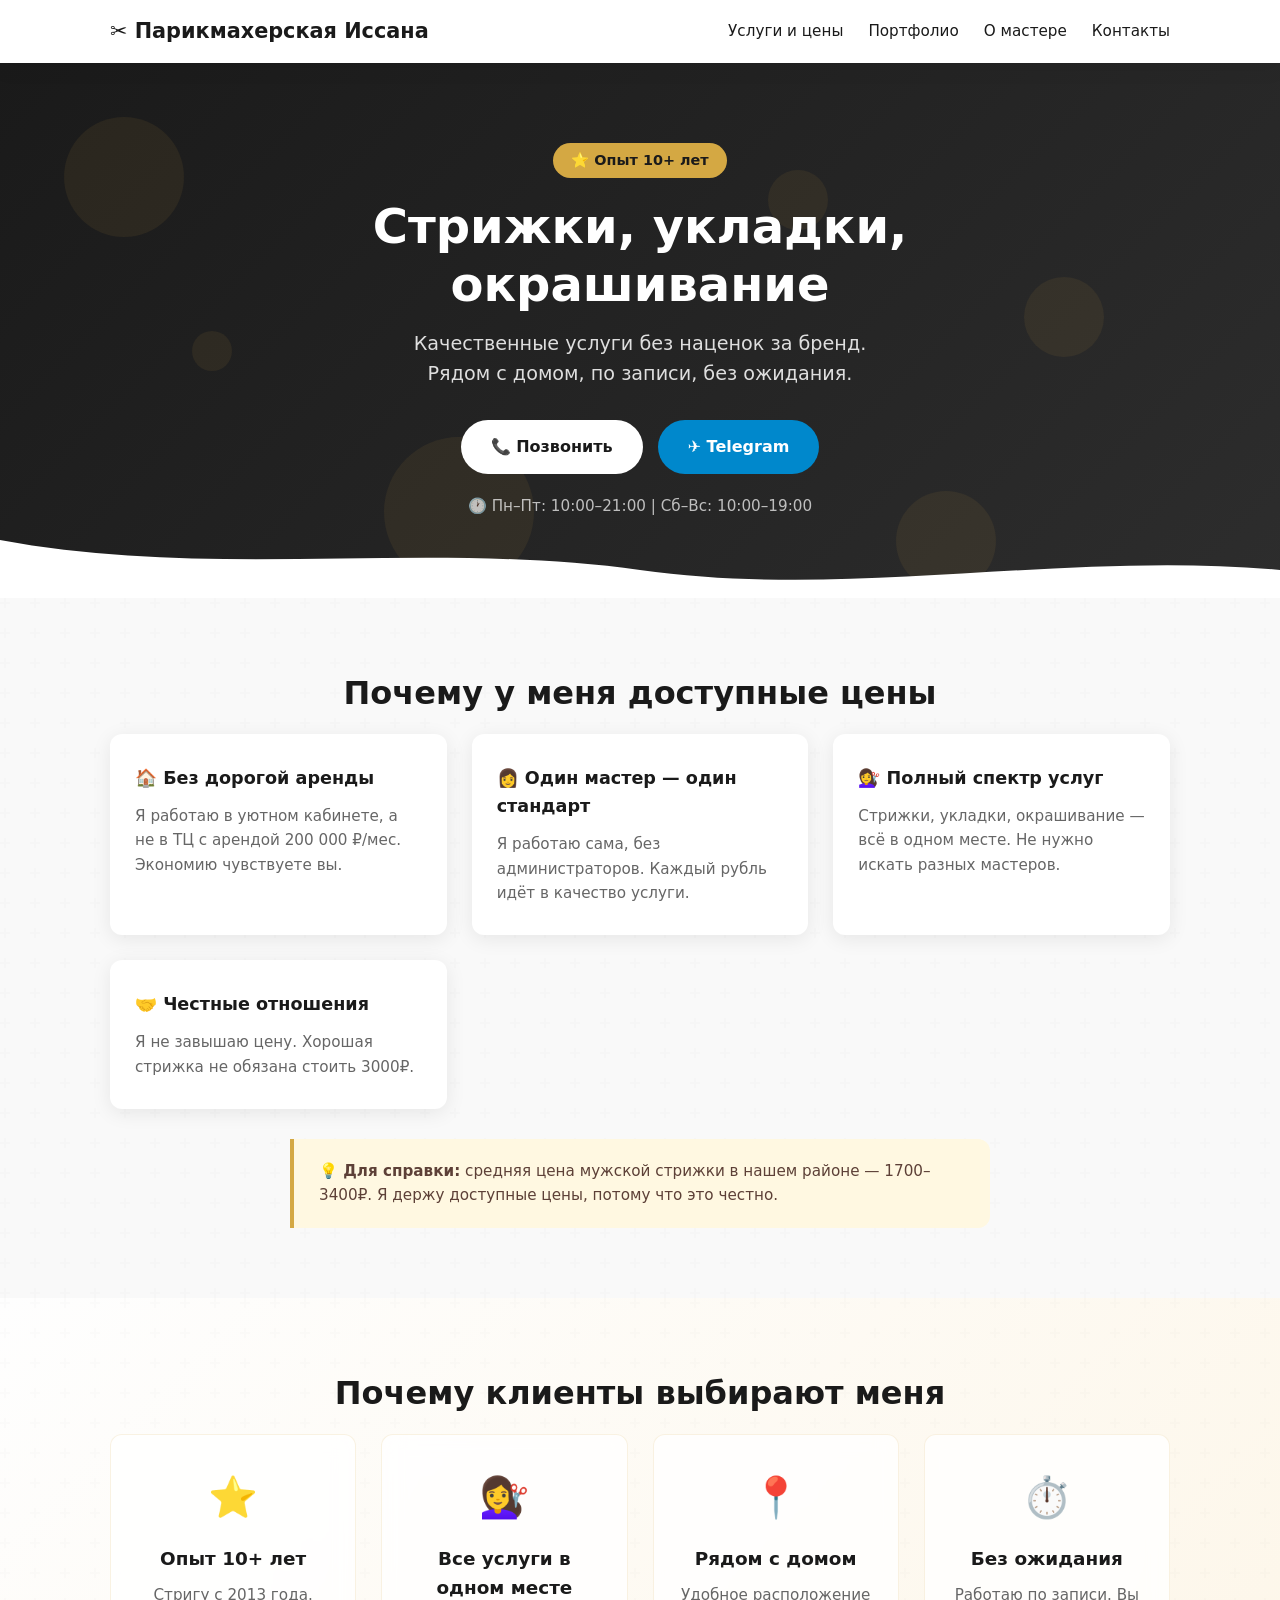
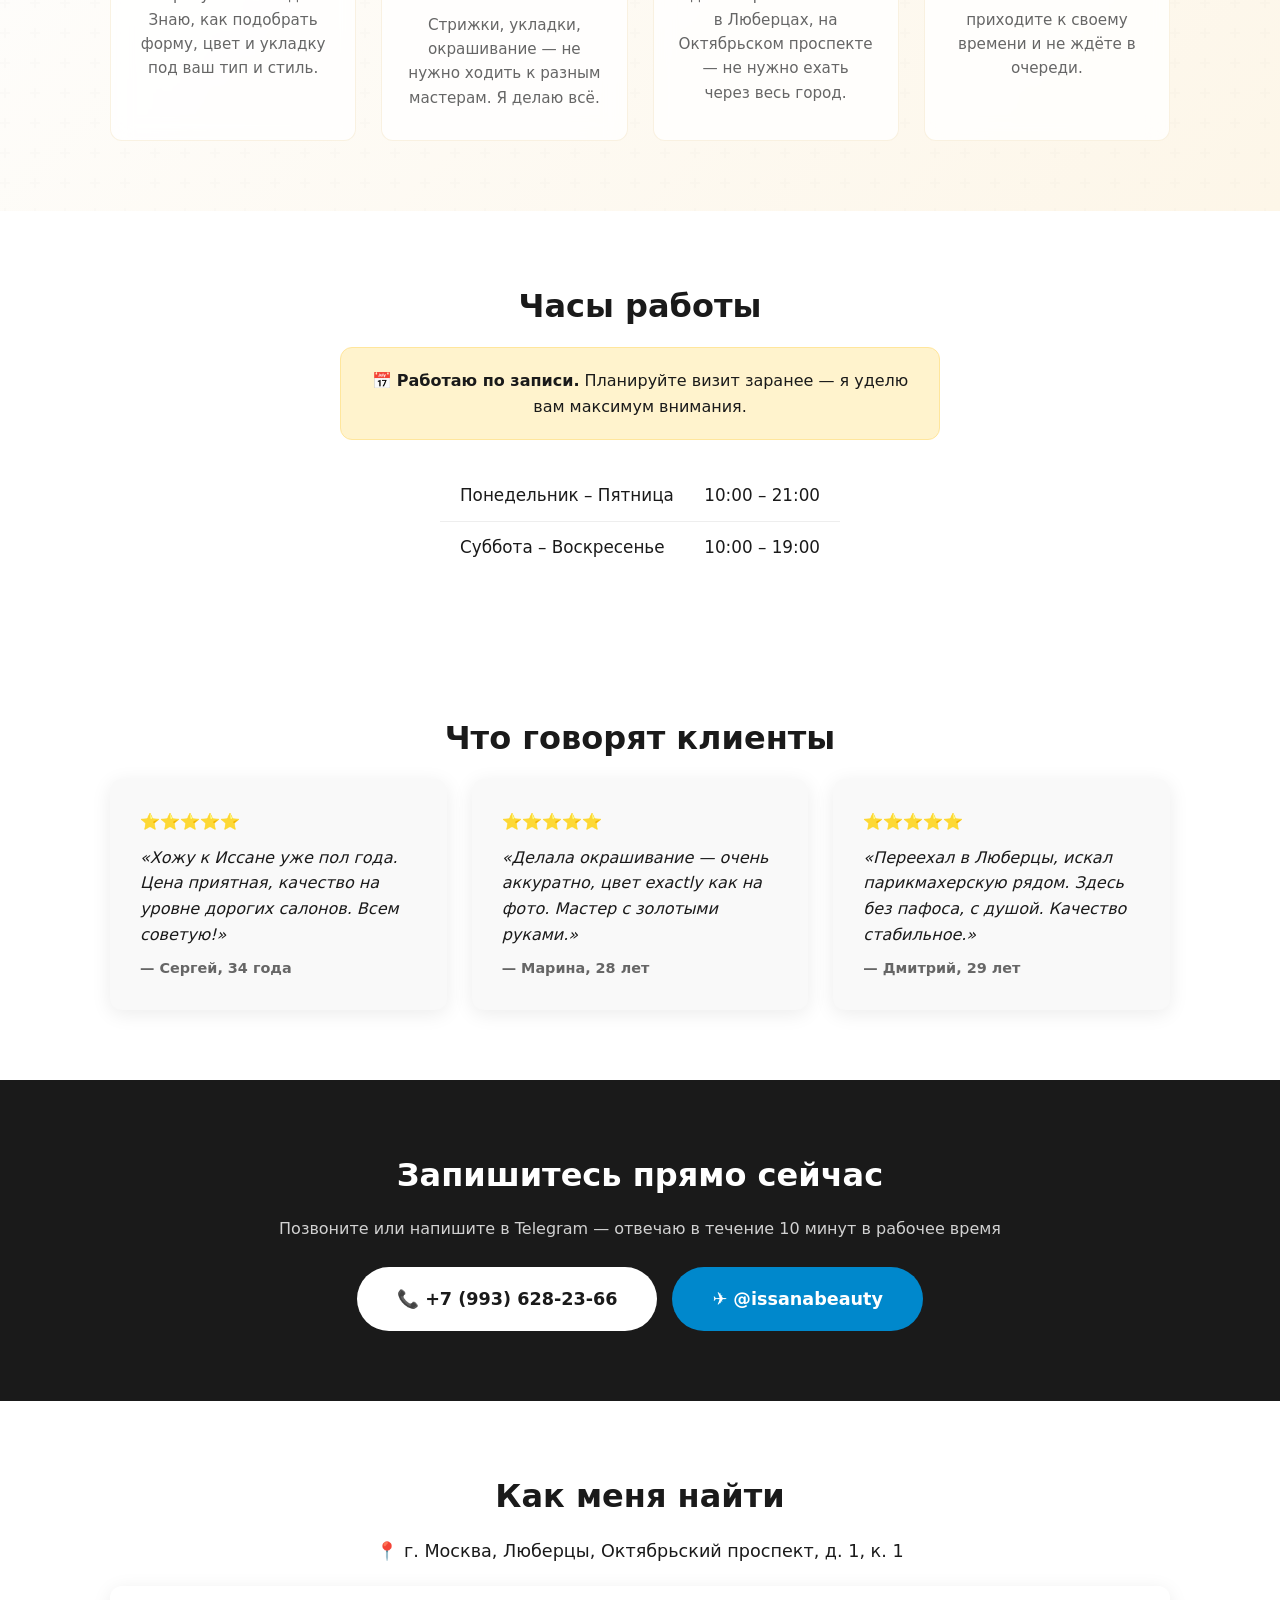
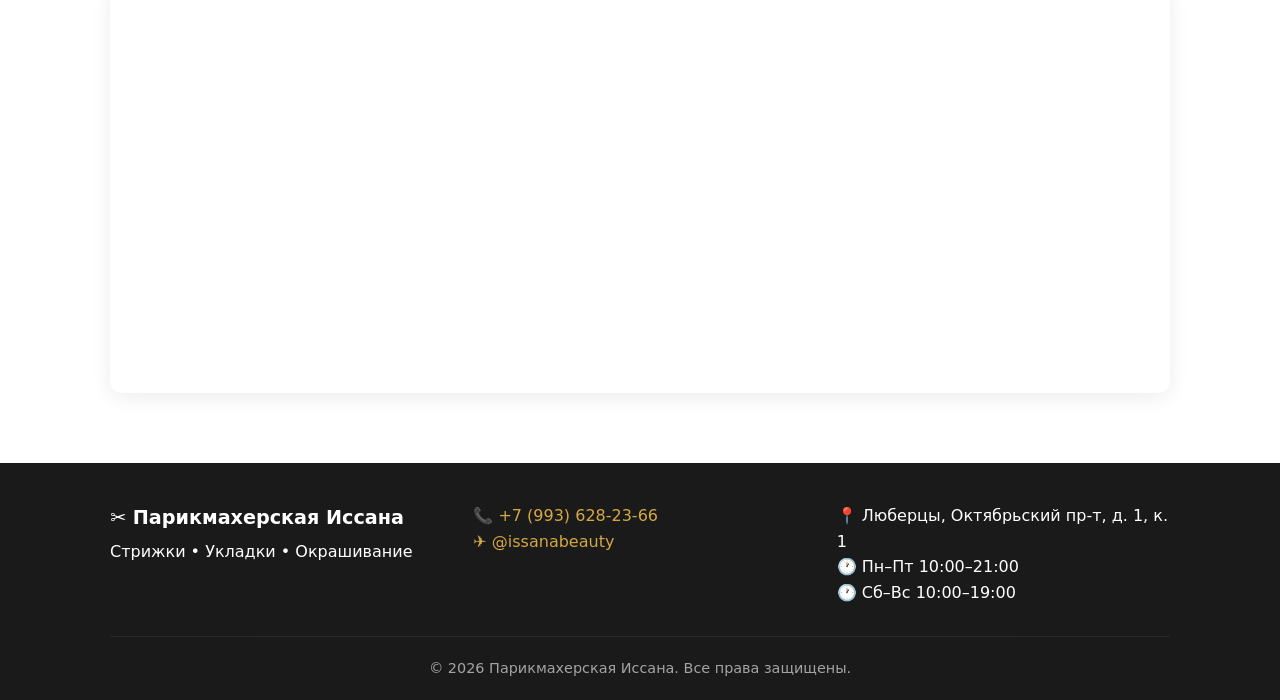
==== commit 7a21c2cb: "Update index.html" ====
--- a/index.html
+++ b/index.html
@@ -176,8 +176,8 @@
                 </div>
                 <div>
                     <p>📍 Люберцы, Октябрьский пр-т, д. 1, к. 1</p>
-                    <p>🕐 Пн–Пт 9:00–21:00</p>
-                    <p>🕐 Сб–Вс 9:00–19:00</p>
+                    <p>🕐 Пн–Пт 10:00–21:00</p>
+                    <p>🕐 Сб–Вс 10:00–19:00</p>
                 </div>
             </div>
             <p class="footer-bottom">© 2026 Парикмахерская Иссана. Все права защищены.</p>
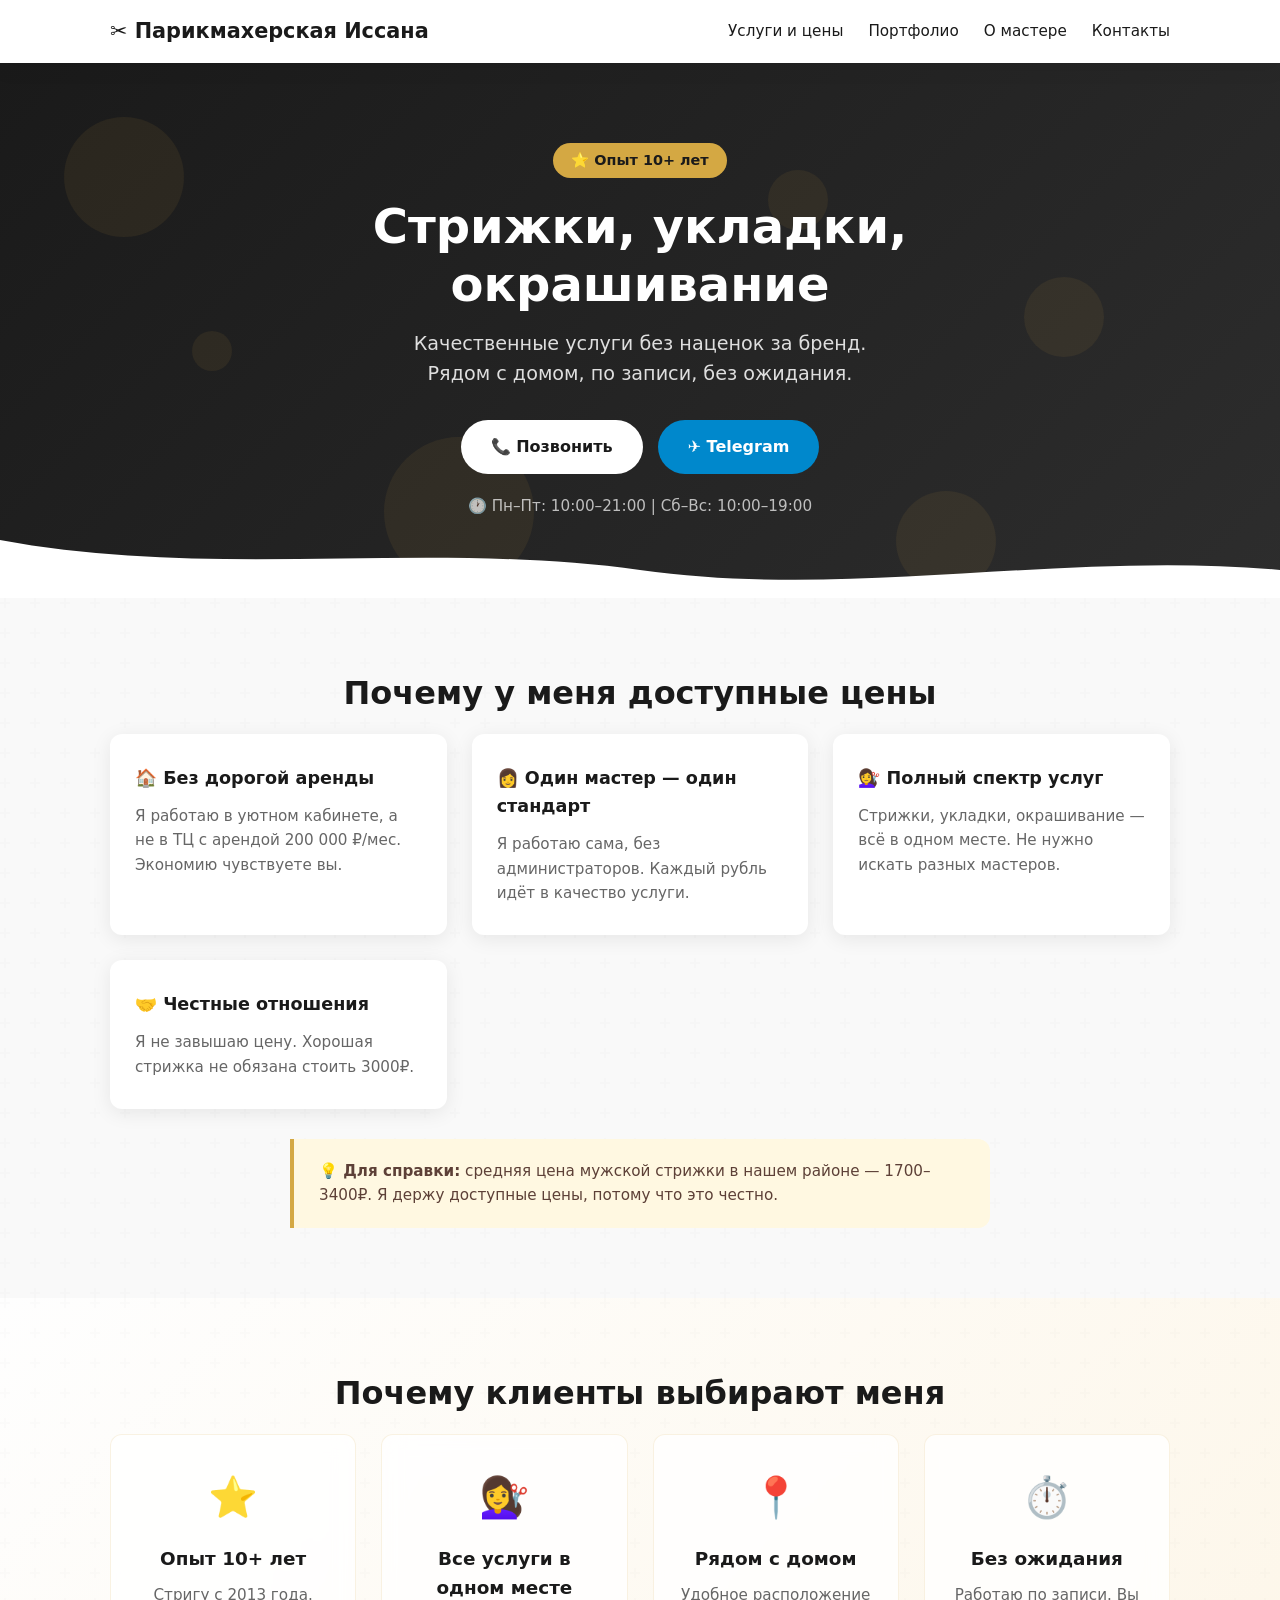
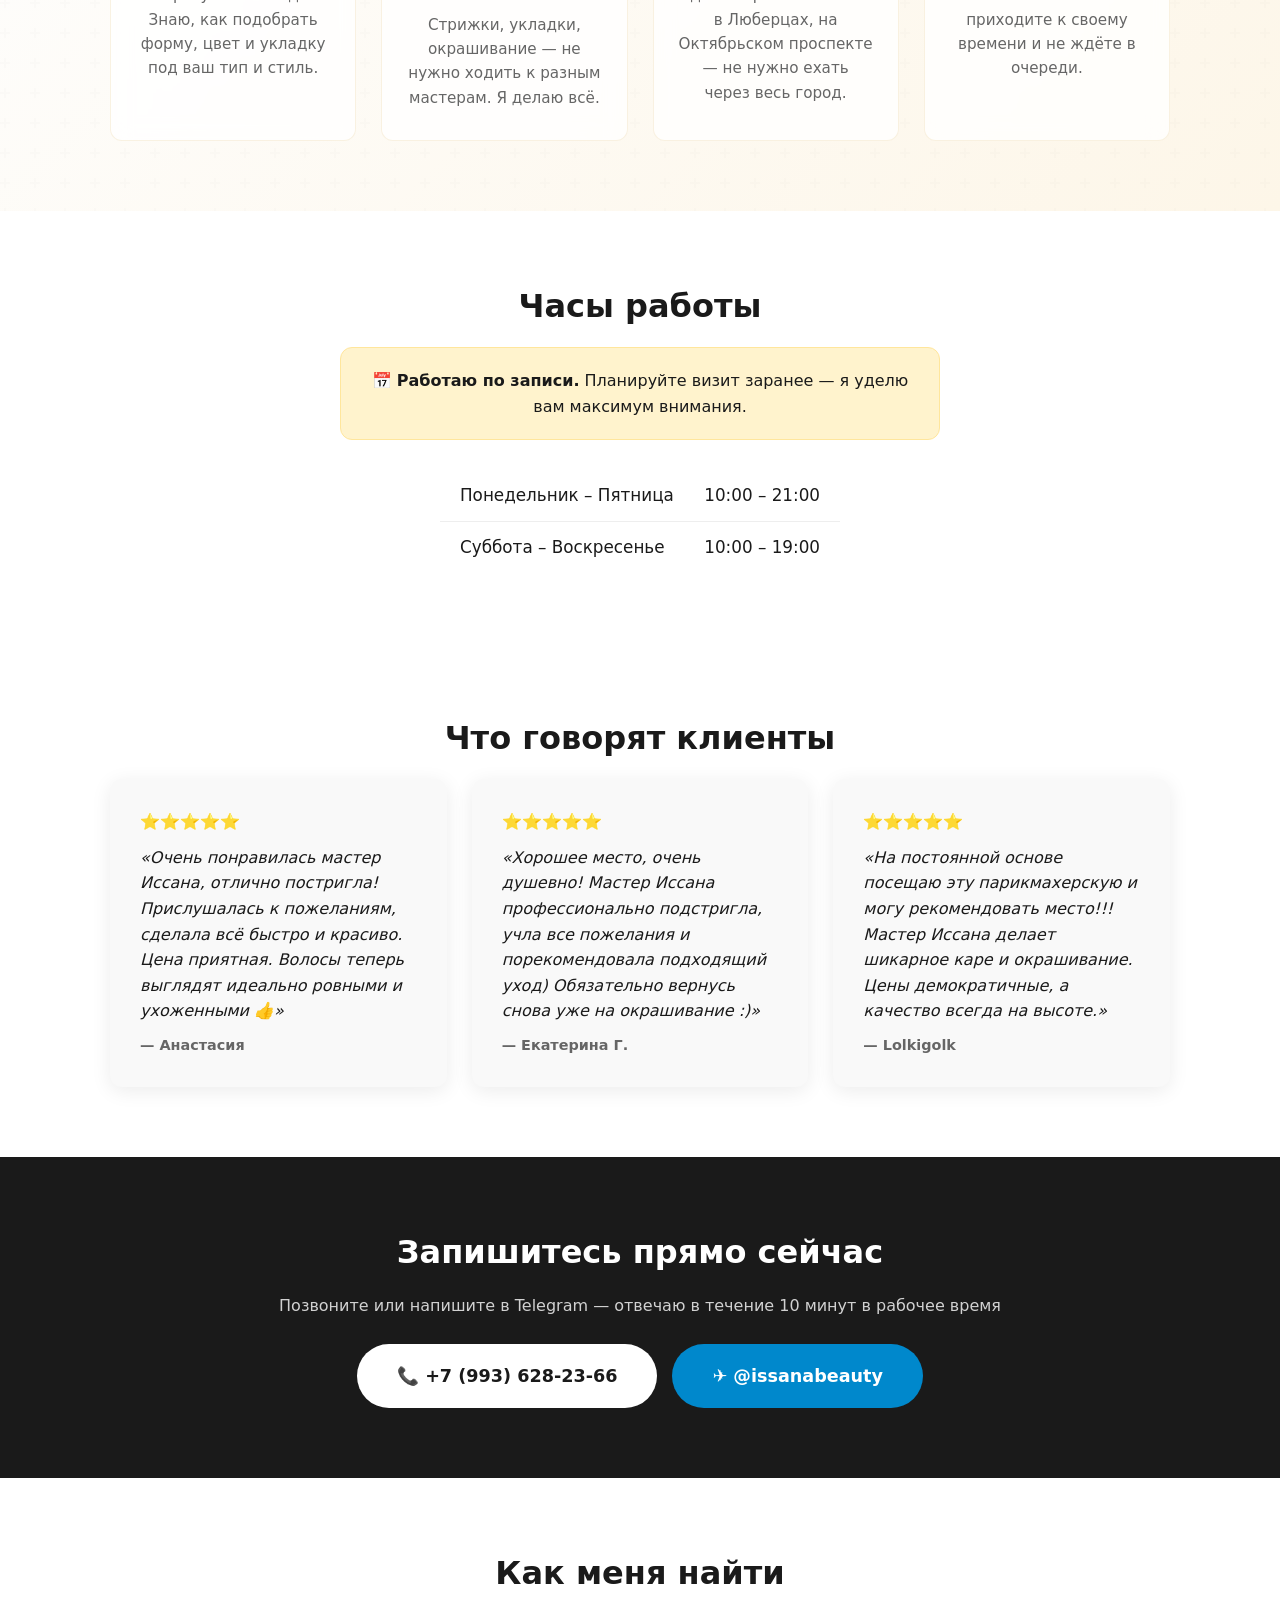
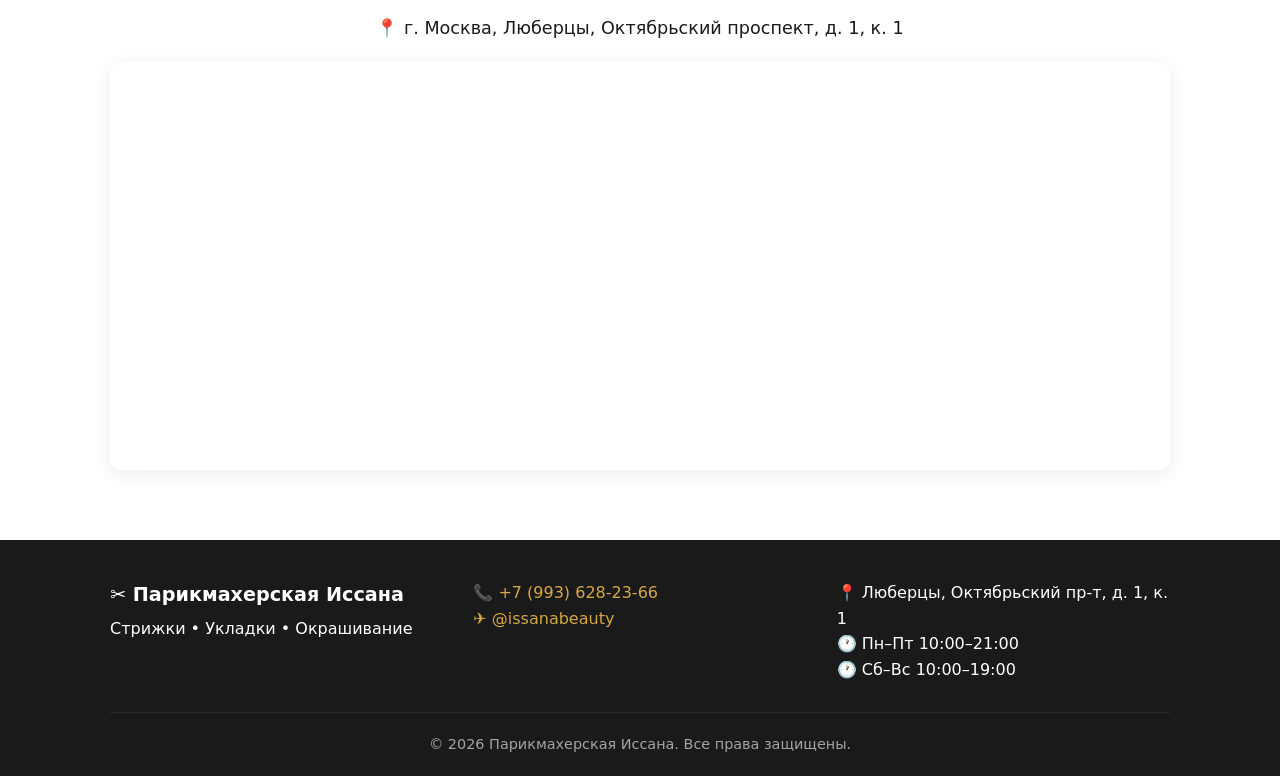
==== commit e585dc89: "Update index.html" ====
--- a/index.html
+++ b/index.html
@@ -122,18 +122,27 @@
             <div class="reviews-grid">
                 <div class="review-card">
                     <div class="review-stars">⭐⭐⭐⭐⭐</div>
-                    <p class="review-text">«Хожу к Иссане уже пол года. Цена приятная, качество на уровне дорогих салонов. Всем советую!»</p>
-                    <p class="review-author">— Сергей, 34 года</p>
+                    <p class="review-text">«Очень понравилась мастер Иссана, отлично постригла! Прислушалась к 
+пожеланиям, сделала всё быстро и красиво. Цена приятная. Волосы 
+теперь выглядят идеально ровными и ухоженными 👍»</p>
+                    <p class="review-author">— Анастасия</p>
                 </div>
                 <div class="review-card">
                     <div class="review-stars">⭐⭐⭐⭐⭐</div>
-                    <p class="review-text">«Делала окрашивание — очень аккуратно, цвет exactly как на фото. Мастер с золотыми руками.»</p>
-                    <p class="review-author">— Марина, 28 лет</p>
+                    <p class="review-text">«Хорошее место, очень душевно!
+Мастер Иссана профессионально подстригла, учла все пожелания и 
+порекомендовала подходящий уход)
+Обязательно вернусь снова уже на окрашивание :)»</p>
+                    <p class="review-author">— Екатерина Г.
+</p>
                 </div>
                 <div class="review-card">
                     <div class="review-stars">⭐⭐⭐⭐⭐</div>
-                    <p class="review-text">«Переехал в Люберцы, искал парикмахерскую рядом. Здесь без пафоса, с душой. Качество стабильное.»</p>
-                    <p class="review-author">— Дмитрий, 29 лет</p>
+                    <p class="review-text">«На постоянной основе посещаю эту парикмахерскую и могу 
+рекомендовать место!!! Мастер Иссана делает шикарное каре и 
+окрашивание. Цены демократичные, а качество всегда на высоте.»</p>
+                    <p class="review-author">— Lolkigolk
+</p>
                 </div>
             </div>
         </div>
@@ -157,8 +166,15 @@
             <h2 class="section-title">Как меня найти</h2>
             <address class="address-text">📍 г. Москва, Люберцы, Октябрьский проспект, д. 1, к. 1</address>
             <div class="map-wrapper">
-                <iframe src="https://yandex.ru/map-widget/v1/?ll=37.857523%2C55.699090&z=17&pt=37.857523,55.699090,pm2rdl" width="100%" height="400" style="border:0;" allowfullscreen="" loading="lazy" title="Карта проезда"></iframe>
-            </div>
+<iframe 
+  src="https://yandex.ru/map-widget/v1/?ll=37.857684%2C55.698711&z=17&pt=37.857684,55.698711,pm2rdl" 
+  width="100%" 
+  height="400" 
+  style="border:0;" 
+  allowfullscreen="" 
+  loading="lazy" 
+  title="Карта проезда">
+</iframe>            </div>
         </div>
     </section>
 
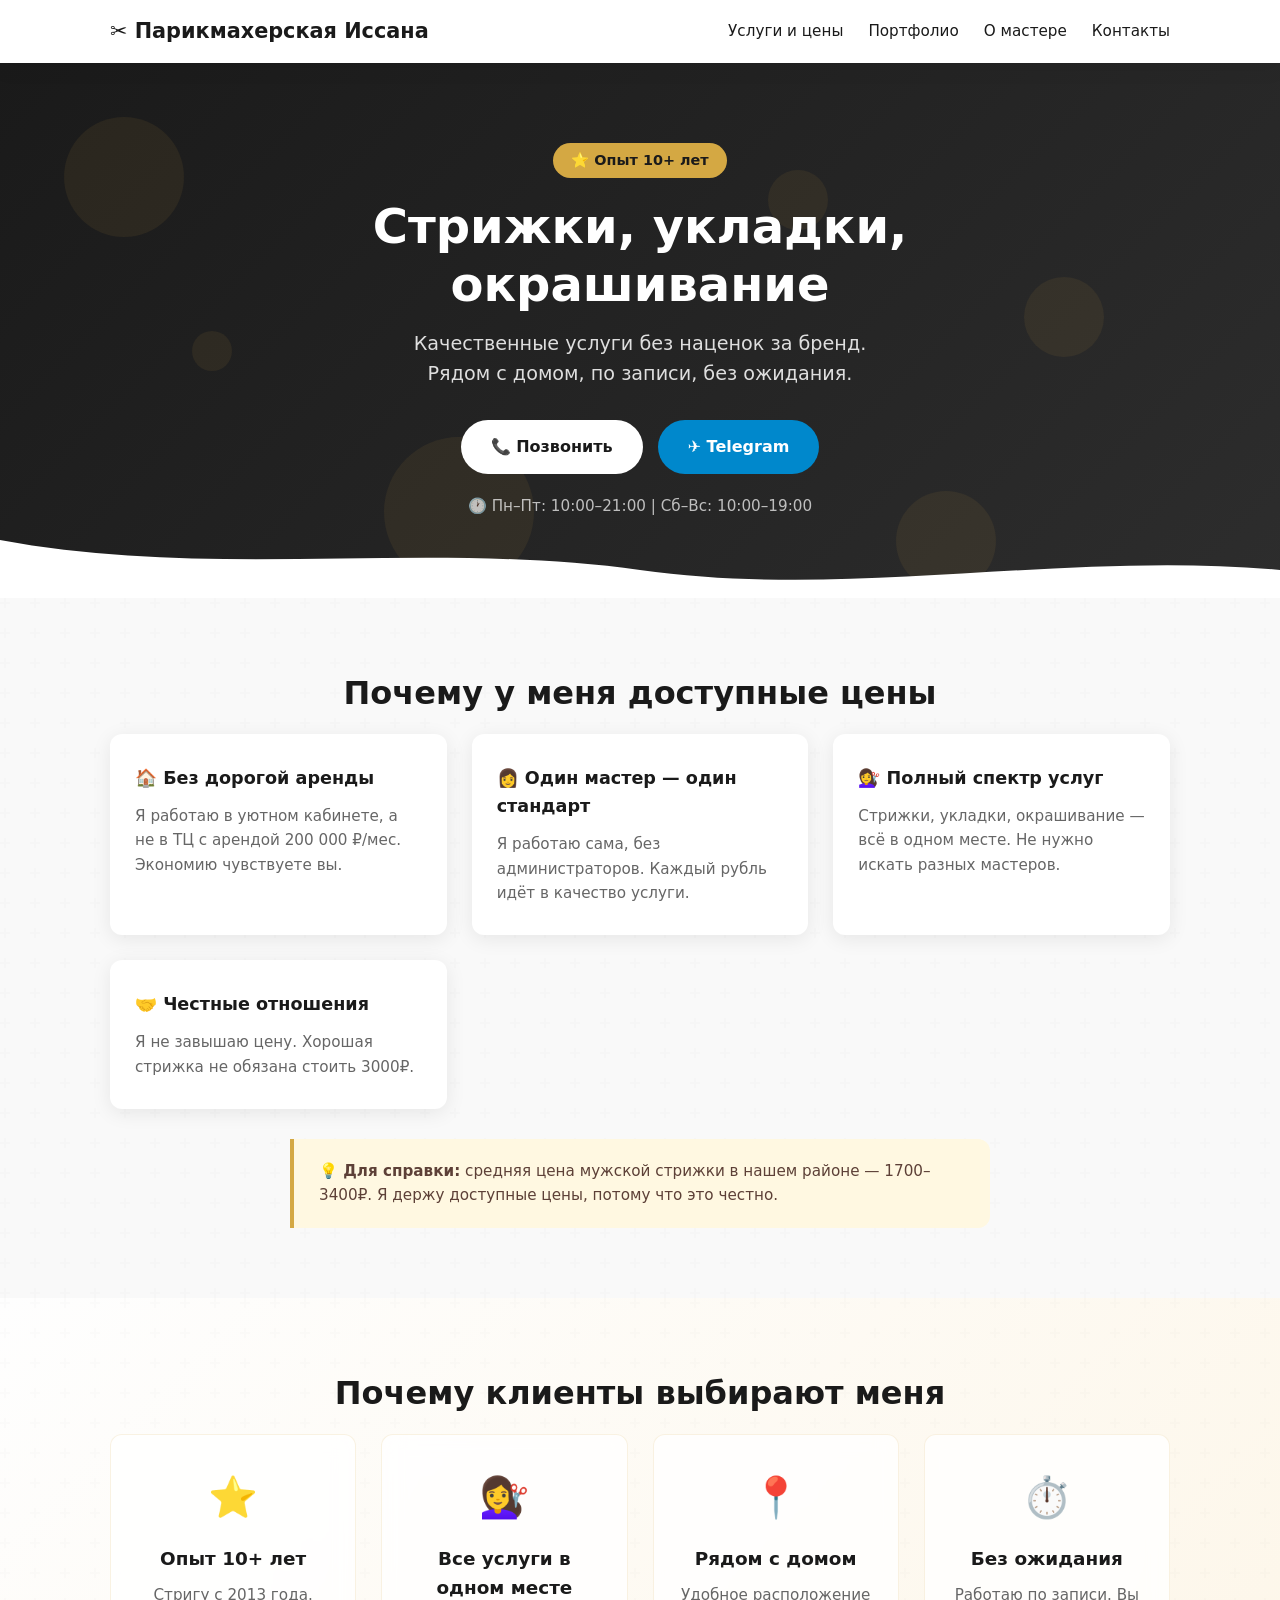
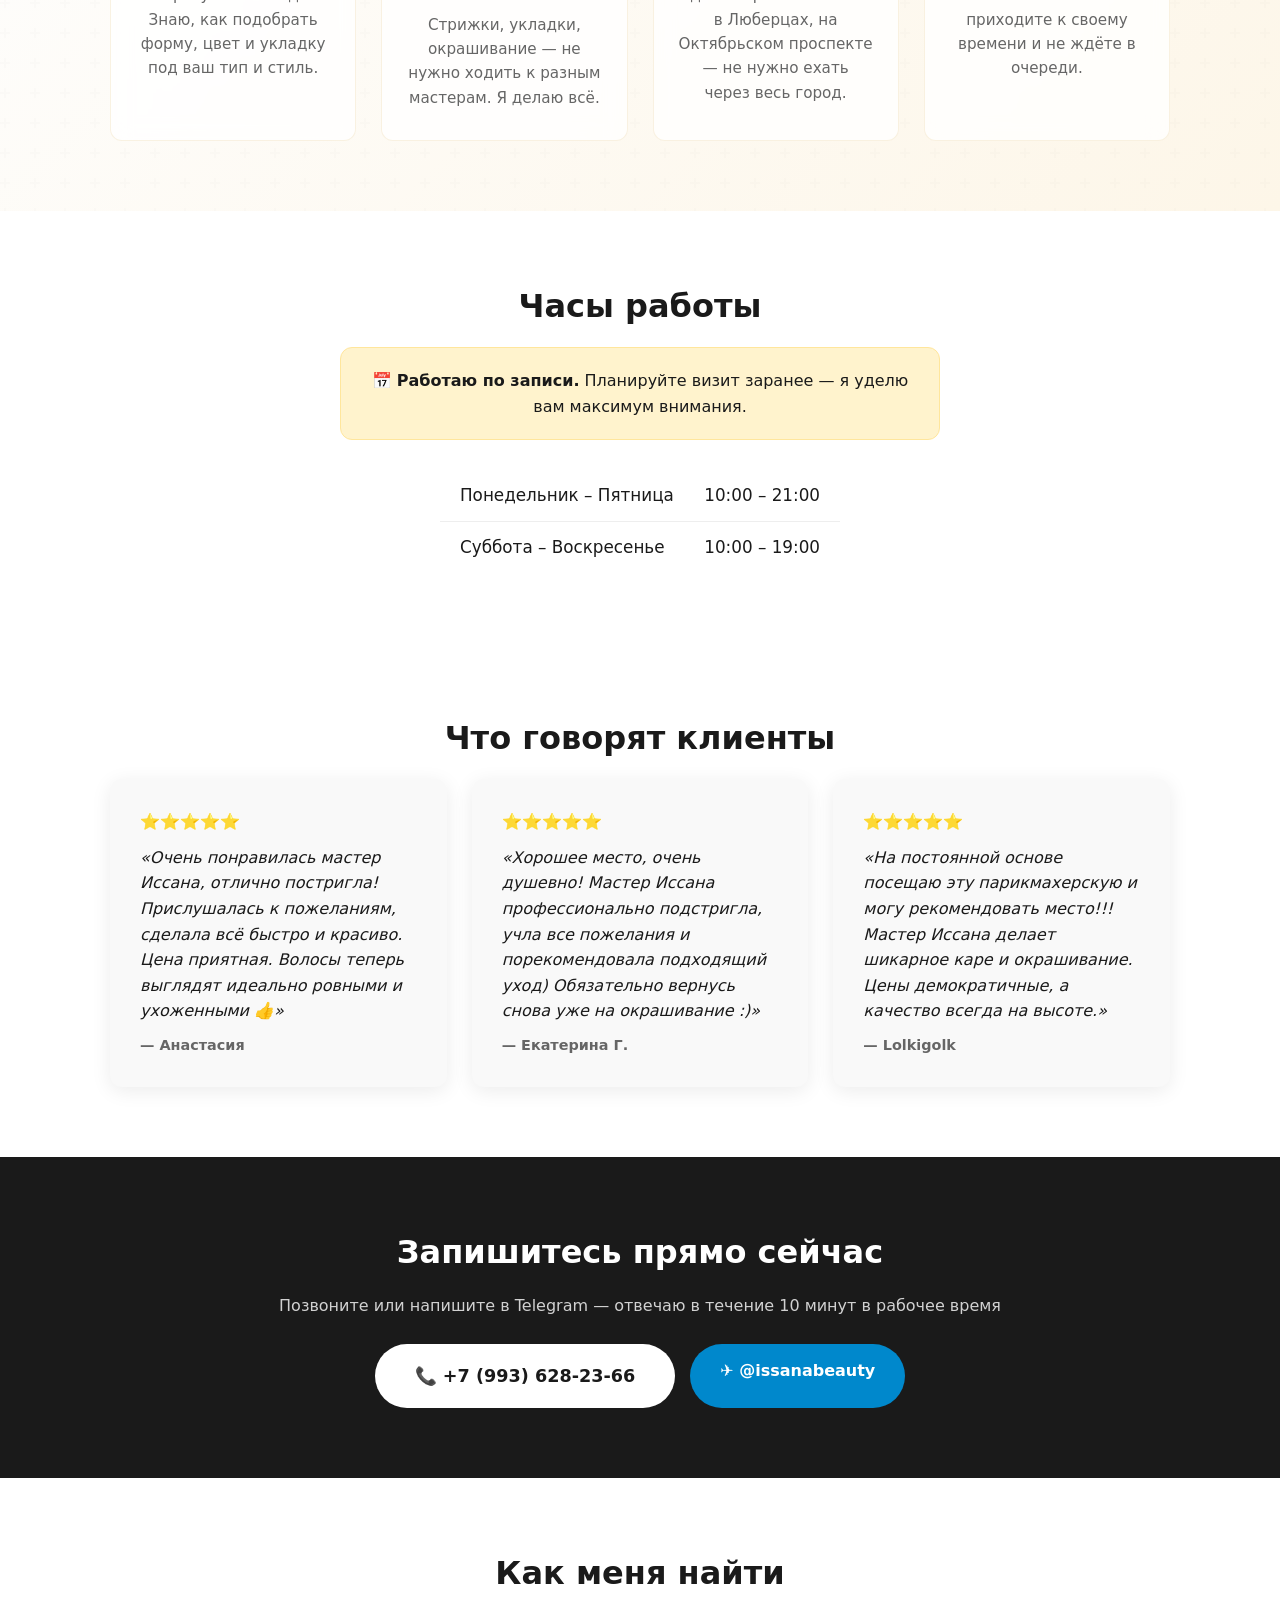
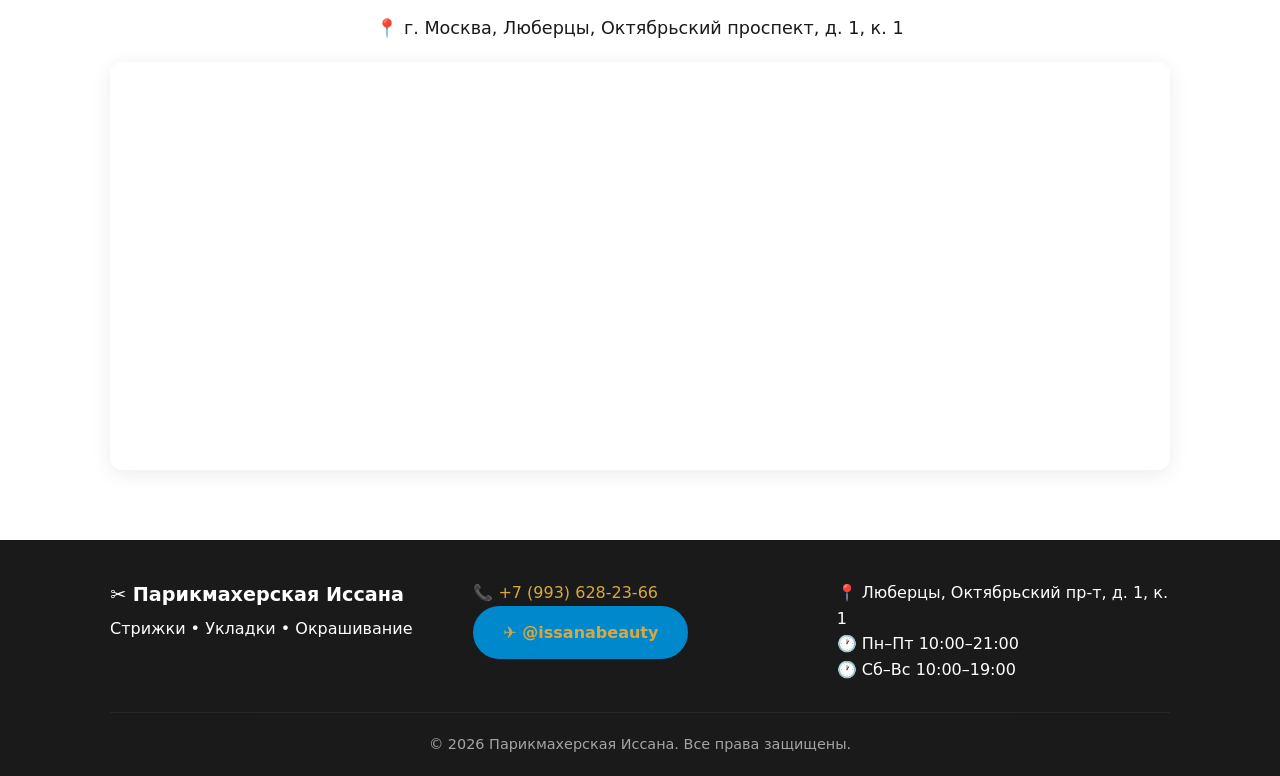
==== commit aa11a3ec: "Update index.html fixed telegram" ====
--- a/index.html
+++ b/index.html
@@ -35,7 +35,31 @@
                 <p class="hero-subtitle">Качественные услуги без наценок за бренд.<br>Рядом с домом, по записи, без ожидания.</p>
                 <div class="hero-buttons">
                     <a href="tel:+79936282366" class="btn btn-phone">📞 Позвонить</a>
-                    <a href="https://t.me/issanabeauty" class="btn btn-telegram">✈️ Telegram</a>
+                    <a href="#" 
+   class="btn btn-telegram" 
+   id="telegram-link">
+   ✈️ Telegram
+</a>
+
+<script>
+document.getElementById('telegram-link').addEventListener('click', function(e) {
+  e.preventDefault();
+  const username = 'issanabeauty';
+  const isMobile = /Android|iPhone|iPad|iPod/i.test(navigator.userAgent);
+  
+  if (isMobile) {
+    // Пробуем открыть приложение
+    window.location.href = `tg://resolve?domain=${username}`;
+    // Если через 2 сек не сработало — открываем веб-версию
+    setTimeout(() => {
+      window.open(`https://t.me/${username}`, '_blank', 'noopener');
+    }, 2000);
+  } else {
+    // На ПК сразу открываем веб-версию
+    window.open(`https://t.me/${username}`, '_blank', 'noopener');
+  }
+});
+</script>
                 </div>
                 <div class="hero-hours">
                     🕐 Пн–Пт: 10:00–21:00 | Сб–Вс: 10:00–19:00
@@ -155,7 +179,31 @@
             <p>Позвоните или напишите в Telegram — отвечаю в течение 10 минут в рабочее время</p>
             <div class="cta-buttons">
                 <a href="tel:+79936282366" class="btn btn-phone btn-lg">📞 +7 (993) 628-23-66</a>
-                <a href="https://t.me/issanabeauty" class="btn btn-telegram btn-lg">✈️ @issanabeauty</a>
+                <a href="#" 
+   class="btn btn-telegram" 
+   id="telegram-link">
+   ✈️ @issanabeauty
+</a>
+
+<script>
+document.getElementById('telegram-link').addEventListener('click', function(e) {
+  e.preventDefault();
+  const username = 'issanabeauty';
+  const isMobile = /Android|iPhone|iPad|iPod/i.test(navigator.userAgent);
+  
+  if (isMobile) {
+    // Пробуем открыть приложение
+    window.location.href = `tg://resolve?domain=${username}`;
+    // Если через 2 сек не сработало — открываем веб-версию
+    setTimeout(() => {
+      window.open(`https://t.me/${username}`, '_blank', 'noopener');
+    }, 2000);
+  } else {
+    // На ПК сразу открываем веб-версию
+    window.open(`https://t.me/${username}`, '_blank', 'noopener');
+  }
+});
+</script>
             </div>
         </div>
     </section>
@@ -188,7 +236,31 @@
                 </div>
                 <div>
                     <p><a href="tel:+79936282366">📞 +7 (993) 628-23-66</a></p>
-                    <p><a href="https://t.me/issanabeauty">✈️ @issanabeauty</a></p>
+                    <p><a href="#" 
+   class="btn btn-telegram" 
+   id="telegram-link">
+   ✈️ @issanabeauty
+</a>
+
+<script>
+document.getElementById('telegram-link').addEventListener('click', function(e) {
+  e.preventDefault();
+  const username = 'issanabeauty';
+  const isMobile = /Android|iPhone|iPad|iPod/i.test(navigator.userAgent);
+  
+  if (isMobile) {
+    // Пробуем открыть приложение
+    window.location.href = `tg://resolve?domain=${username}`;
+    // Если через 2 сек не сработало — открываем веб-версию
+    setTimeout(() => {
+      window.open(`https://t.me/${username}`, '_blank', 'noopener');
+    }, 2000);
+  } else {
+    // На ПК сразу открываем веб-версию
+    window.open(`https://t.me/${username}`, '_blank', 'noopener');
+  }
+});
+</script></p>
                 </div>
                 <div>
                     <p>📍 Люберцы, Октябрьский пр-т, д. 1, к. 1</p>
@@ -203,7 +275,31 @@
     <!-- ===== МОБИЛЬНАЯ КНОПКА ===== -->
     <div class="mobile-fab">
         <a href="tel:+79936282366" class="fab-phone" aria-label="Позвонить">📞</a>
-        <a href="https://t.me/issanabeauty" class="fab-telegram" aria-label="Telegram">✈️</a>
+        <a href="#" 
+   class="btn btn-telegram" 
+   id="telegram-link">
+   ✈️
+</a>
+
+<script>
+document.getElementById('telegram-link').addEventListener('click', function(e) {
+  e.preventDefault();
+  const username = 'issanabeauty';
+  const isMobile = /Android|iPhone|iPad|iPod/i.test(navigator.userAgent);
+  
+  if (isMobile) {
+    // Пробуем открыть приложение
+    window.location.href = `tg://resolve?domain=${username}`;
+    // Если через 2 сек не сработало — открываем веб-версию
+    setTimeout(() => {
+      window.open(`https://t.me/${username}`, '_blank', 'noopener');
+    }, 2000);
+  } else {
+    // На ПК сразу открываем веб-версию
+    window.open(`https://t.me/${username}`, '_blank', 'noopener');
+  }
+});
+</script>
     </div>
 
     <script src="js/main.js"></script>
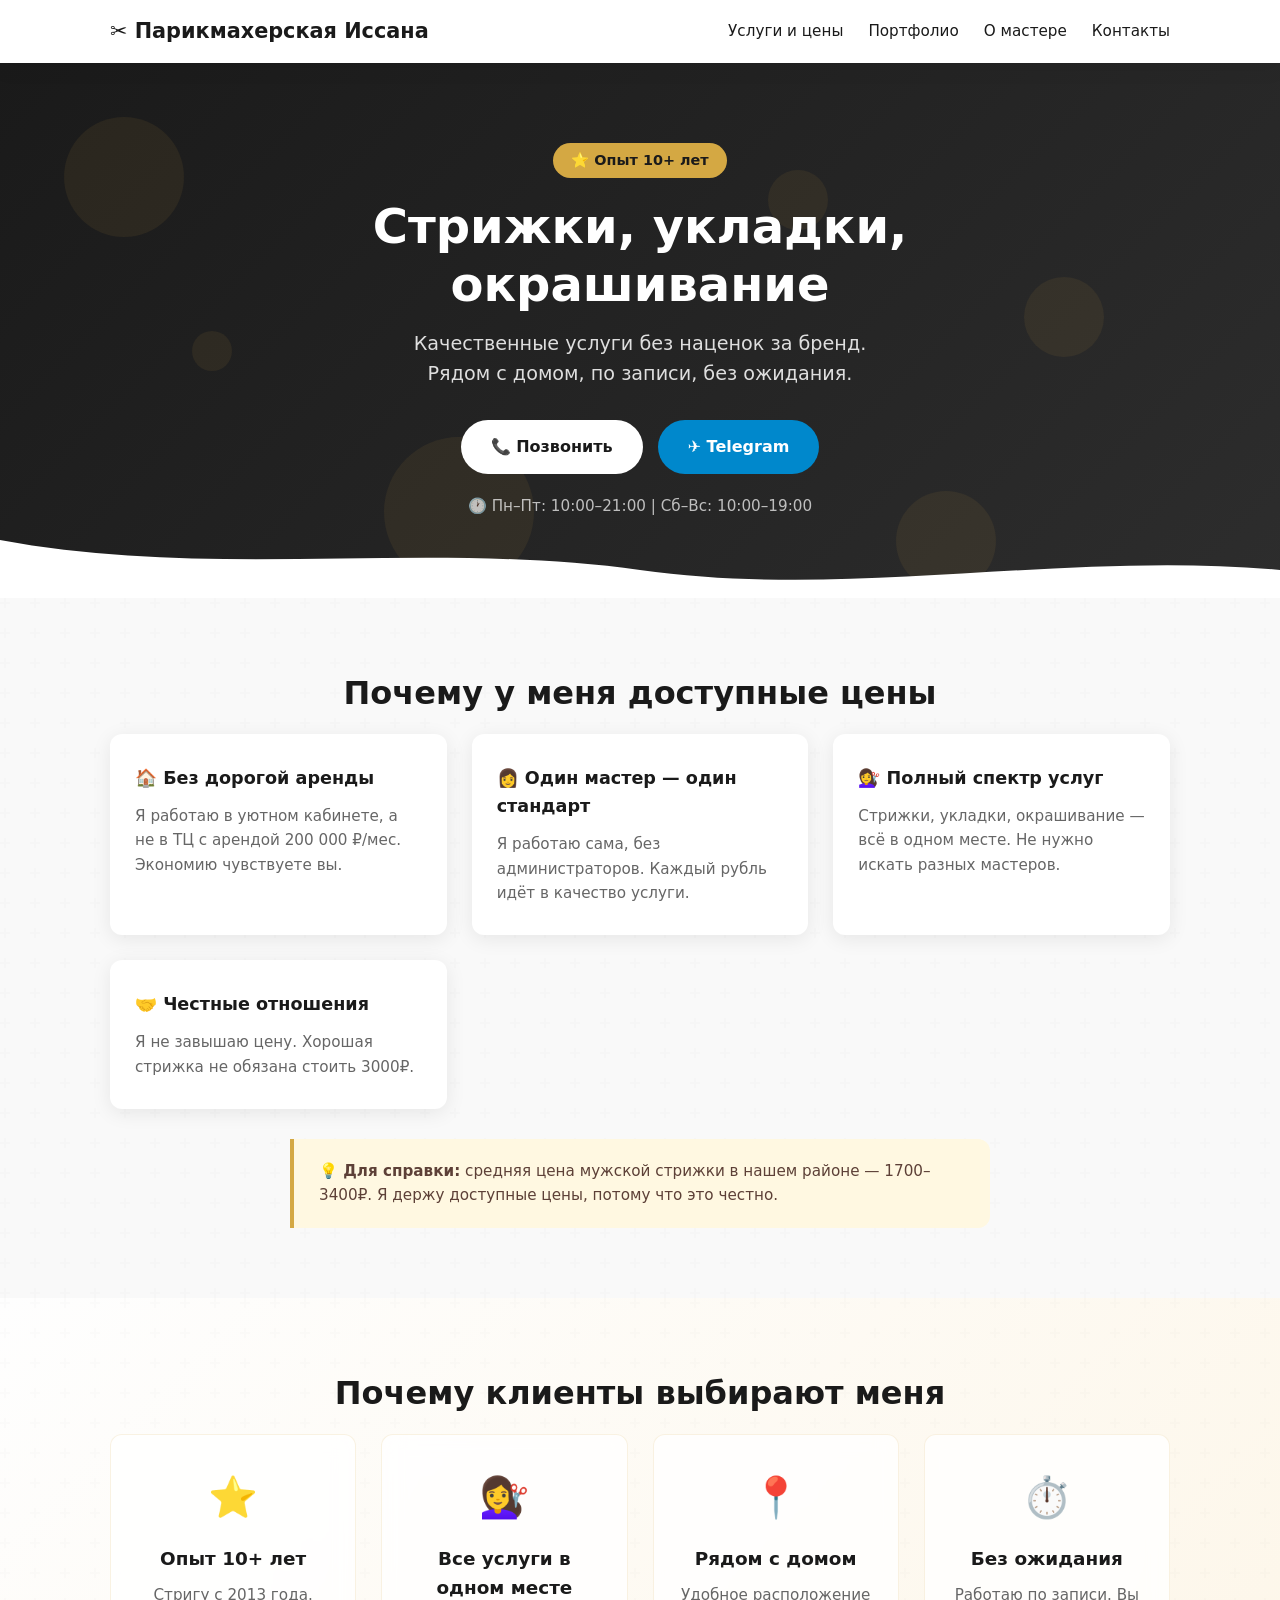
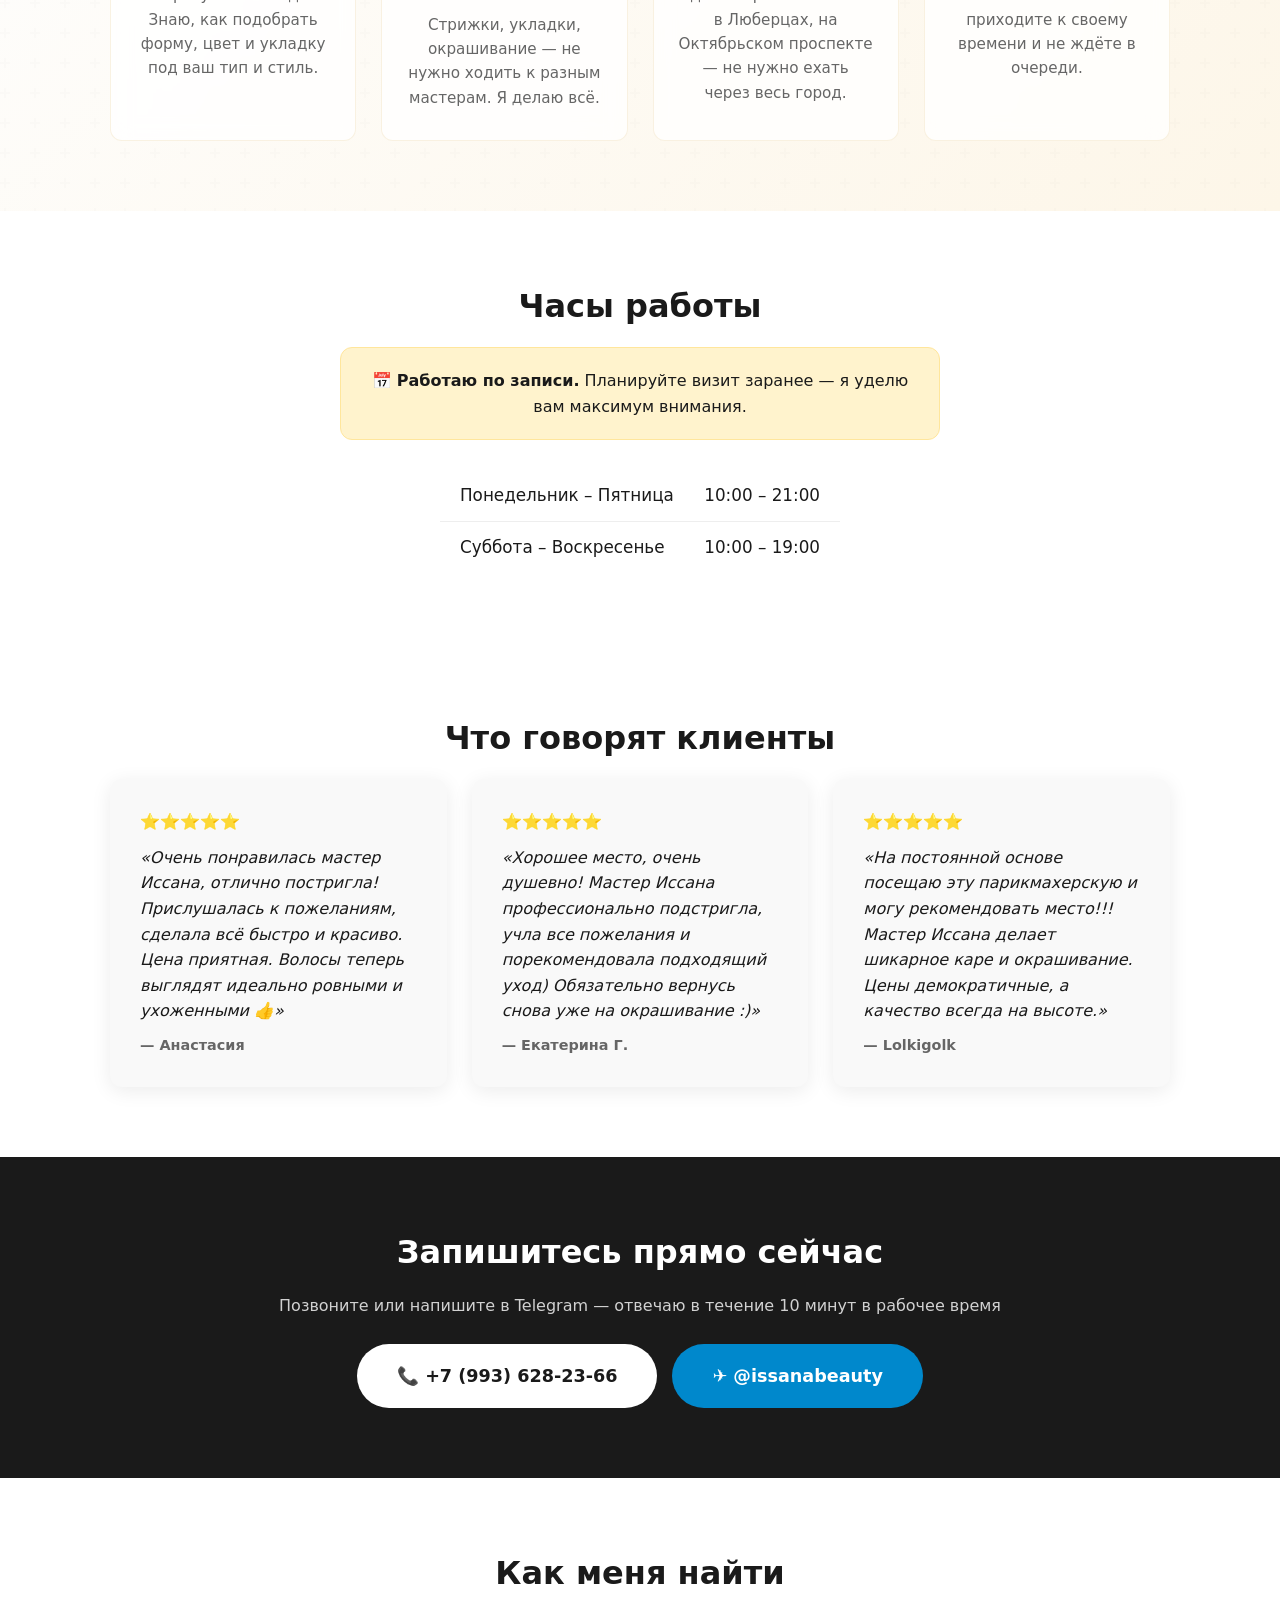
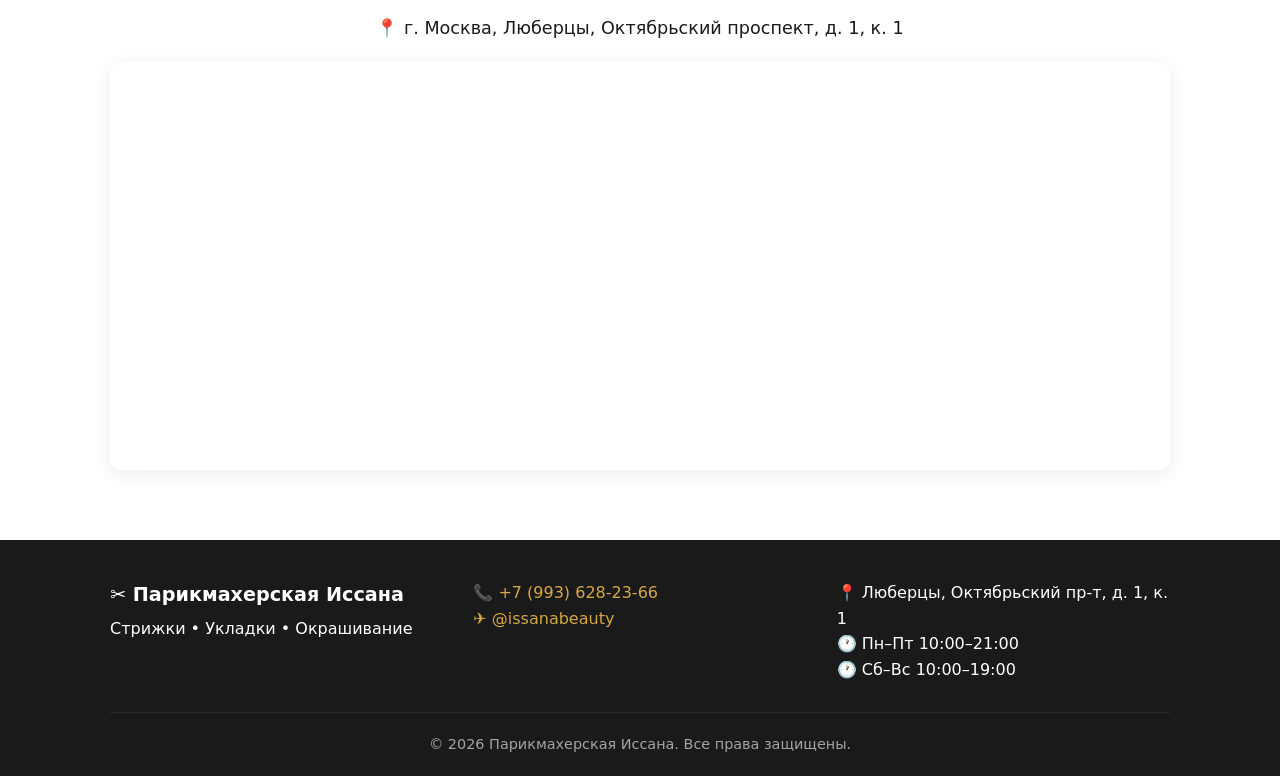
==== commit e747f1ee: "Update index.html" ====
--- a/index.html
+++ b/index.html
@@ -1,307 +1,126 @@
 <!DOCTYPE html>
 <html lang="ru">
 <head>
-    <meta charset="UTF-8">
-    <meta name="viewport" content="width=device-width, initial-scale=1.0">
-    <title>Парикмахерская Иссана | Стрижки, укладки, окрашивание | Люберцы</title>
-    <meta name="description" content="Стрижки, укладки, окрашивание в Люберцах. Октябрьский проспект, д. 1, к. 1. Опыт 10+ лет. Доступные цены. Запись по телефону и Telegram @issanabeauty.">
-    <link rel="stylesheet" href="css/style.css">
-    <link rel="icon" href="images/favicon.ico" type="image/x-icon">
+<meta charset="UTF-8">
+<meta name="viewport" content="width=device-width, initial-scale=1.0">
+<title>Парикмахерская Иссана | Стрижки, укладки, окрашивание | Люберцы</title>
+<meta name="description" content="Стрижки, укладки, окрашивание в Люберцах. Октябрьский проспект, д. 1, к. 1. Опыт 10+ лет. Доступные цены. Запись по телефону и Telegram @issanabeauty.">
+<link rel="stylesheet" href="css/style.css">
+<link rel="icon" href="images/favicon.ico" type="image/x-icon">
 </head>
 <body>
+<header class="header">
+<div class="container">
+<a href="./" class="logo">✂️ Парикмахерская Иссана</a>
+<nav class="nav">
+<a href="services.html">Услуги и цены</a>
+<a href="portfolio.html">Портфолио</a>
+<a href="about.html">О мастере</a>
+<a href="contacts.html">Контакты</a>
+</nav>
+<button class="burger" aria-label="Меню"><span></span><span></span><span></span></button>
+</div>
+</header>
 
-    <!-- ===== ШАПКА ===== -->
-    <header class="header">
-        <div class="container">
-            <a href="./" class="logo">✂️ Парикмахерская Иссана</a>
-            <nav class="nav">
-                <a href="services.html">Услуги и цены</a>
-                <a href="portfolio.html">Портфолио</a>
-                <a href="about.html">О мастере</a>
-                <a href="contacts.html">Контакты</a>
-            </nav>
-            <button class="burger" aria-label="Меню">
-                <span></span><span></span><span></span>
-            </button>
-        </div>
-    </header>
+<section class="hero">
+<div class="container">
+<div class="hero-content">
+<span class="hero-badge">⭐ Опыт 10+ лет</span>
+<h1 class="hero-title">Стрижки, укладки,<br>окрашивание</h1>
+<p class="hero-subtitle">Качественные услуги без наценок за бренд.<br>Рядом с домом, по записи, без ожидания.</p>
+<div class="hero-buttons">
+<a href="tel:+79936282366" class="btn btn-phone">📞 Позвонить</a>
+<a href="https://t.me/issanabeauty" class="btn btn-telegram js-tg-link" data-username="issanabeauty" target="_blank" rel="noopener noreferrer">✈️ Telegram</a>
+</div>
+<div class="hero-hours">🕐 Пн–Пт: 10:00–21:00 | Сб–Вс: 10:00–19:00</div>
+</div>
+</div>
+</section>
 
-    <!-- ===== ГЛАВНЫЙ ЭКРАН (HERO) С ЧАСТИЦАМИ ===== -->
-    <section class="hero">
-        <div class="container">
-            <div class="hero-content">
-                <span class="hero-badge">⭐ Опыт 10+ лет</span>
-                <h1 class="hero-title">Стрижки, укладки,<br>окрашивание</h1>
-                <p class="hero-subtitle">Качественные услуги без наценок за бренд.<br>Рядом с домом, по записи, без ожидания.</p>
-                <div class="hero-buttons">
-                    <a href="tel:+79936282366" class="btn btn-phone">📞 Позвонить</a>
-                    <a href="#" 
-   class="btn btn-telegram" 
-   id="telegram-link">
-   ✈️ Telegram
-</a>
+<section class="pricing-philosophy">
+<div class="container">
+<h2 class="section-title">Почему у меня доступные цены</h2>
+<div class="philosophy-grid">
+<div class="philosophy-card"><h3>🏠 Без дорогой аренды</h3><p>Я работаю в уютном кабинете, а не в ТЦ с арендой 200 000 ₽/мес. Экономию чувствуете вы.</p></div>
+<div class="philosophy-card"><h3>👩 Один мастер — один стандарт</h3><p>Я работаю сама, без администраторов. Каждый рубль идёт в качество услуги.</p></div>
+<div class="philosophy-card"><h3>💇‍♀️ Полный спектр услуг</h3><p>Стрижки, укладки, окрашивание — всё в одном месте. Не нужно искать разных мастеров.</p></div>
+<div class="philosophy-card"><h3>🤝 Честные отношения</h3><p>Я не завышаю цену. Хорошая стрижка не обязана стоить 3000₽.</p></div>
+</div>
+<div class="philosophy-note"><p><strong>💡 Для справки:</strong> средняя цена мужской стрижки в нашем районе — 1700–3400₽. Я держу доступные цены, потому что это честно.</p></div>
+</div>
+</section>
 
-<script>
-document.getElementById('telegram-link').addEventListener('click', function(e) {
-  e.preventDefault();
-  const username = 'issanabeauty';
-  const isMobile = /Android|iPhone|iPad|iPod/i.test(navigator.userAgent);
-  
-  if (isMobile) {
-    // Пробуем открыть приложение
-    window.location.href = `tg://resolve?domain=${username}`;
-    // Если через 2 сек не сработало — открываем веб-версию
-    setTimeout(() => {
-      window.open(`https://t.me/${username}`, '_blank', 'noopener');
-    }, 2000);
-  } else {
-    // На ПК сразу открываем веб-версию
-    window.open(`https://t.me/${username}`, '_blank', 'noopener');
-  }
-});
-</script>
-                </div>
-                <div class="hero-hours">
-                    🕐 Пн–Пт: 10:00–21:00 | Сб–Вс: 10:00–19:00
-                </div>
-            </div>
-        </div>
-    </section>
+<section class="why-us">
+<div class="container">
+<h2 class="section-title">Почему клиенты выбирают меня</h2>
+<div class="features">
+<div class="feature-card"><div class="feature-icon">⭐</div><h3>Опыт 10+ лет</h3><p>Стригу с 2013 года. Знаю, как подобрать форму, цвет и укладку под ваш тип и стиль.</p></div>
+<div class="feature-card"><div class="feature-icon">💇‍♀️</div><h3>Все услуги в одном месте</h3><p>Стрижки, укладки, окрашивание — не нужно ходить к разным мастерам. Я делаю всё.</p></div>
+<div class="feature-card"><div class="feature-icon">📍</div><h3>Рядом с домом</h3><p>Удобное расположение в Люберцах, на Октябрьском проспекте — не нужно ехать через весь город.</p></div>
+<div class="feature-card"><div class="feature-icon">⏱️</div><h3>Без ожидания</h3><p>Работаю по записи. Вы приходите к своему времени и не ждёте в очереди.</p></div>
+</div>
+</div>
+</section>
 
-    <!-- ===== ФИЛОСОФИЯ ЦЕН ===== -->
-    <section class="pricing-philosophy">
-        <div class="container">
-            <h2 class="section-title">Почему у меня доступные цены</h2>
-            <div class="philosophy-grid">
-                <div class="philosophy-card">
-                    <h3>🏠 Без дорогой аренды</h3>
-                    <p>Я работаю в уютном кабинете, а не в ТЦ с арендой 200 000 ₽/мес. Экономию чувствуете вы.</p>
-                </div>
-                <div class="philosophy-card">
-                    <h3>👩 Один мастер — один стандарт</h3>
-                    <p>Я работаю сама, без администраторов. Каждый рубль идёт в качество услуги.</p>
-                </div>
-                <div class="philosophy-card">
-                    <h3>💇‍♀️ Полный спектр услуг</h3>
-                    <p>Стрижки, укладки, окрашивание — всё в одном месте. Не нужно искать разных мастеров.</p>
-                </div>
-                <div class="philosophy-card">
-                    <h3>🤝 Честные отношения</h3>
-                    <p>Я не завышаю цену. Хорошая стрижка не обязана стоить 3000₽.</p>
-                </div>
-            </div>
-            <div class="philosophy-note">
-                <p><strong>💡 Для справки:</strong> средняя цена мужской стрижки в нашем районе — 1700–3400₽. Я держу доступные цены, потому что это честно.</p>
-            </div>
-        </div>
-    </section>
+<section class="schedule">
+<div class="container">
+<h2 class="section-title">Часы работы</h2>
+<div class="schedule-highlight"><p>📅 <strong>Работаю по записи.</strong> Планируйте визит заранее — я уделю вам максимум внимания.</p></div>
+<div class="schedule-grid">
+<div class="schedule-day"><span>Понедельник – Пятница</span><span>10:00 – 21:00</span></div>
+<div class="schedule-day"><span>Суббота – Воскресенье</span><span>10:00 – 19:00</span></div>
+</div>
+</div>
+</section>
 
-    <!-- ===== ПОЧЕМУ ВЫБИРАЮТ МЕНЯ ===== -->
-    <section class="why-us">
-        <div class="container">
-            <h2 class="section-title">Почему клиенты выбирают меня</h2>
-            <div class="features">
-                <div class="feature-card">
-                    <div class="feature-icon">⭐</div>
-                    <h3>Опыт 10+ лет</h3>
-                    <p>Стригу с 2013 года. Знаю, как подобрать форму, цвет и укладку под ваш тип и стиль.</p>
-                </div>
-                <div class="feature-card">
-                    <div class="feature-icon">💇‍♀️</div>
-                    <h3>Все услуги в одном месте</h3>
-                    <p>Стрижки, укладки, окрашивание — не нужно ходить к разным мастерам. Я делаю всё.</p>
-                </div>
-                <div class="feature-card">
-                    <div class="feature-icon">📍</div>
-                    <h3>Рядом с домом</h3>
-                    <p>Удобное расположение в Люберцах, на Октябрьском проспекте — не нужно ехать через весь город.</p>
-                </div>
-                <div class="feature-card">
-                    <div class="feature-icon">⏱️</div>
-                    <h3>Без ожидания</h3>
-                    <p>Работаю по записи. Вы приходите к своему времени и не ждёте в очереди.</p>
-                </div>
-            </div>
-        </div>
-    </section>
+<section class="reviews">
+<div class="container">
+<h2 class="section-title">Что говорят клиенты</h2>
+<div class="reviews-grid">
+<div class="review-card"><div class="review-stars">⭐⭐⭐⭐⭐</div><p class="review-text">«Очень понравилась мастер Иссана, отлично постригла! Прислушалась к пожеланиям, сделала всё быстро и красиво. Цена приятная. Волосы теперь выглядят идеально ровными и ухоженными 👍»</p><p class="review-author">— Анастасия</p></div>
+<div class="review-card"><div class="review-stars">⭐⭐⭐⭐⭐</div><p class="review-text">«Хорошее место, очень душевно! Мастер Иссана профессионально подстригла, учла все пожелания и порекомендовала подходящий уход) Обязательно вернусь снова уже на окрашивание :)»</p><p class="review-author">— Екатерина Г.</p></div>
+<div class="review-card"><div class="review-stars">⭐⭐⭐⭐⭐</div><p class="review-text">«На постоянной основе посещаю эту парикмахерскую и могу рекомендовать место!!! Мастер Иссана делает шикарное каре и окрашивание. Цены демократичные, а качество всегда на высоте.»</p><p class="review-author">— Lolkigolk</p></div>
+</div>
+</div>
+</section>
 
-    <!-- ===== ЧАСЫ РАБОТЫ ===== -->
-    <section class="schedule">
-        <div class="container">
-            <h2 class="section-title">Часы работы</h2>
-            <div class="schedule-highlight">
-                <p>📅 <strong>Работаю по записи.</strong> Планируйте визит заранее — я уделю вам максимум внимания.</p>
-            </div>
-            <div class="schedule-grid">
-                <div class="schedule-day"><span>Понедельник – Пятница</span><span>10:00 – 21:00</span></div>
-                <div class="schedule-day"><span>Суббота – Воскресенье</span><span>10:00 – 19:00</span></div>
-            </div>
-        </div>
-    </section>
+<section class="cta">
+<div class="container">
+<h2 class="cta-title">Запишитесь прямо сейчас</h2>
+<p>Позвоните или напишите в Telegram — отвечаю в течение 10 минут в рабочее время</p>
+<div class="cta-buttons">
+<a href="tel:+79936282366" class="btn btn-phone btn-lg">📞 +7 (993) 628-23-66</a>
+<a href="https://t.me/issanabeauty" class="btn btn-telegram btn-lg js-tg-link" data-username="issanabeauty" target="_blank" rel="noopener noreferrer">✈️ @issanabeauty</a>
+</div>
+</div>
+</section>
 
-    <!-- ===== ОТЗЫВЫ ===== -->
-    <section class="reviews">
-        <div class="container">
-            <h2 class="section-title">Что говорят клиенты</h2>
-            <div class="reviews-grid">
-                <div class="review-card">
-                    <div class="review-stars">⭐⭐⭐⭐⭐</div>
-                    <p class="review-text">«Очень понравилась мастер Иссана, отлично постригла! Прислушалась к 
-пожеланиям, сделала всё быстро и красиво. Цена приятная. Волосы 
-теперь выглядят идеально ровными и ухоженными 👍»</p>
-                    <p class="review-author">— Анастасия</p>
-                </div>
-                <div class="review-card">
-                    <div class="review-stars">⭐⭐⭐⭐⭐</div>
-                    <p class="review-text">«Хорошее место, очень душевно!
-Мастер Иссана профессионально подстригла, учла все пожелания и 
-порекомендовала подходящий уход)
-Обязательно вернусь снова уже на окрашивание :)»</p>
-                    <p class="review-author">— Екатерина Г.
-</p>
-                </div>
-                <div class="review-card">
-                    <div class="review-stars">⭐⭐⭐⭐⭐</div>
-                    <p class="review-text">«На постоянной основе посещаю эту парикмахерскую и могу 
-рекомендовать место!!! Мастер Иссана делает шикарное каре и 
-окрашивание. Цены демократичные, а качество всегда на высоте.»</p>
-                    <p class="review-author">— Lolkigolk
-</p>
-                </div>
-            </div>
-        </div>
-    </section>
+<section class="map-section">
+<div class="container">
+<h2 class="section-title">Как меня найти</h2>
+<address class="address-text">📍 г. Москва, Люберцы, Октябрьский проспект, д. 1, к. 1</address>
+<div class="map-wrapper">
+<iframe src="https://yandex.ru/map-widget/v1/?ll=37.857684%2C55.698711&z=17&pt=37.857684,55.698711,pm2rdl" width="100%" height="400" style="border:0;" allowfullscreen="" loading="lazy" title="Карта проезда"></iframe>
+</div>
+</div>
+</section>
 
-    <!-- ===== ЗАПИШИТЕСЬ СЕЙЧАС ===== -->
-    <section class="cta">
-        <div class="container">
-            <h2 class="cta-title">Запишитесь прямо сейчас</h2>
-            <p>Позвоните или напишите в Telegram — отвечаю в течение 10 минут в рабочее время</p>
-            <div class="cta-buttons">
-                <a href="tel:+79936282366" class="btn btn-phone btn-lg">📞 +7 (993) 628-23-66</a>
-                <a href="#" 
-   class="btn btn-telegram" 
-   id="telegram-link">
-   ✈️ @issanabeauty
-</a>
+<footer class="footer">
+<div class="container">
+<div class="footer-grid">
+<div><p class="footer-logo">✂️ Парикмахерская Иссана</p><p>Стрижки • Укладки • Окрашивание</p></div>
+<div><p><a href="tel:+79936282366">📞 +7 (993) 628-23-66</a></p><p><a href="https://t.me/issanabeauty" class="js-tg-link" data-username="issanabeauty" target="_blank" rel="noopener noreferrer">✈️ @issanabeauty</a></p></div>
+<div><p>📍 Люберцы, Октябрьский пр-т, д. 1, к. 1</p><p>🕐 Пн–Пт 10:00–21:00</p><p>🕐 Сб–Вс 10:00–19:00</p></div>
+</div>
+<p class="footer-bottom">© 2026 Парикмахерская Иссана. Все права защищены.</p>
+</div>
+</footer>
 
-<script>
-document.getElementById('telegram-link').addEventListener('click', function(e) {
-  e.preventDefault();
-  const username = 'issanabeauty';
-  const isMobile = /Android|iPhone|iPad|iPod/i.test(navigator.userAgent);
-  
-  if (isMobile) {
-    // Пробуем открыть приложение
-    window.location.href = `tg://resolve?domain=${username}`;
-    // Если через 2 сек не сработало — открываем веб-версию
-    setTimeout(() => {
-      window.open(`https://t.me/${username}`, '_blank', 'noopener');
-    }, 2000);
-  } else {
-    // На ПК сразу открываем веб-версию
-    window.open(`https://t.me/${username}`, '_blank', 'noopener');
-  }
-});
-</script>
-            </div>
-        </div>
-    </section>
+<div class="mobile-fab">
+<a href="tel:+79936282366" class="fab-phone" aria-label="Позвонить">📞</a>
+<a href="https://t.me/issanabeauty" class="fab-telegram js-tg-link" aria-label="Telegram" data-username="issanabeauty" target="_blank" rel="noopener noreferrer">✈️</a>
+</div>
 
-    <!-- ===== КАРТА ===== -->
-    <section class="map-section">
-        <div class="container">
-            <h2 class="section-title">Как меня найти</h2>
-            <address class="address-text">📍 г. Москва, Люберцы, Октябрьский проспект, д. 1, к. 1</address>
-            <div class="map-wrapper">
-<iframe 
-  src="https://yandex.ru/map-widget/v1/?ll=37.857684%2C55.698711&z=17&pt=37.857684,55.698711,pm2rdl" 
-  width="100%" 
-  height="400" 
-  style="border:0;" 
-  allowfullscreen="" 
-  loading="lazy" 
-  title="Карта проезда">
-</iframe>            </div>
-        </div>
-    </section>
-
-    <!-- ===== ПОДВАЛ ===== -->
-    <footer class="footer">
-        <div class="container">
-            <div class="footer-grid">
-                <div>
-                    <p class="footer-logo">✂️ Парикмахерская Иссана</p>
-                    <p>Стрижки • Укладки • Окрашивание</p>
-                </div>
-                <div>
-                    <p><a href="tel:+79936282366">📞 +7 (993) 628-23-66</a></p>
-                    <p><a href="#" 
-   class="btn btn-telegram" 
-   id="telegram-link">
-   ✈️ @issanabeauty
-</a>
-
-<script>
-document.getElementById('telegram-link').addEventListener('click', function(e) {
-  e.preventDefault();
-  const username = 'issanabeauty';
-  const isMobile = /Android|iPhone|iPad|iPod/i.test(navigator.userAgent);
-  
-  if (isMobile) {
-    // Пробуем открыть приложение
-    window.location.href = `tg://resolve?domain=${username}`;
-    // Если через 2 сек не сработало — открываем веб-версию
-    setTimeout(() => {
-      window.open(`https://t.me/${username}`, '_blank', 'noopener');
-    }, 2000);
-  } else {
-    // На ПК сразу открываем веб-версию
-    window.open(`https://t.me/${username}`, '_blank', 'noopener');
-  }
-});
-</script></p>
-                </div>
-                <div>
-                    <p>📍 Люберцы, Октябрьский пр-т, д. 1, к. 1</p>
-                    <p>🕐 Пн–Пт 10:00–21:00</p>
-                    <p>🕐 Сб–Вс 10:00–19:00</p>
-                </div>
-            </div>
-            <p class="footer-bottom">© 2026 Парикмахерская Иссана. Все права защищены.</p>
-        </div>
-    </footer>
-
-    <!-- ===== МОБИЛЬНАЯ КНОПКА ===== -->
-    <div class="mobile-fab">
-        <a href="tel:+79936282366" class="fab-phone" aria-label="Позвонить">📞</a>
-        <a href="#" 
-   class="btn btn-telegram" 
-   id="telegram-link">
-   ✈️
-</a>
-
-<script>
-document.getElementById('telegram-link').addEventListener('click', function(e) {
-  e.preventDefault();
-  const username = 'issanabeauty';
-  const isMobile = /Android|iPhone|iPad|iPod/i.test(navigator.userAgent);
-  
-  if (isMobile) {
-    // Пробуем открыть приложение
-    window.location.href = `tg://resolve?domain=${username}`;
-    // Если через 2 сек не сработало — открываем веб-версию
-    setTimeout(() => {
-      window.open(`https://t.me/${username}`, '_blank', 'noopener');
-    }, 2000);
-  } else {
-    // На ПК сразу открываем веб-версию
-    window.open(`https://t.me/${username}`, '_blank', 'noopener');
-  }
-});
-</script>
-    </div>
-
-    <script src="js/main.js"></script>
+<script src="js/main.js"></script>
 </body>
 </html>
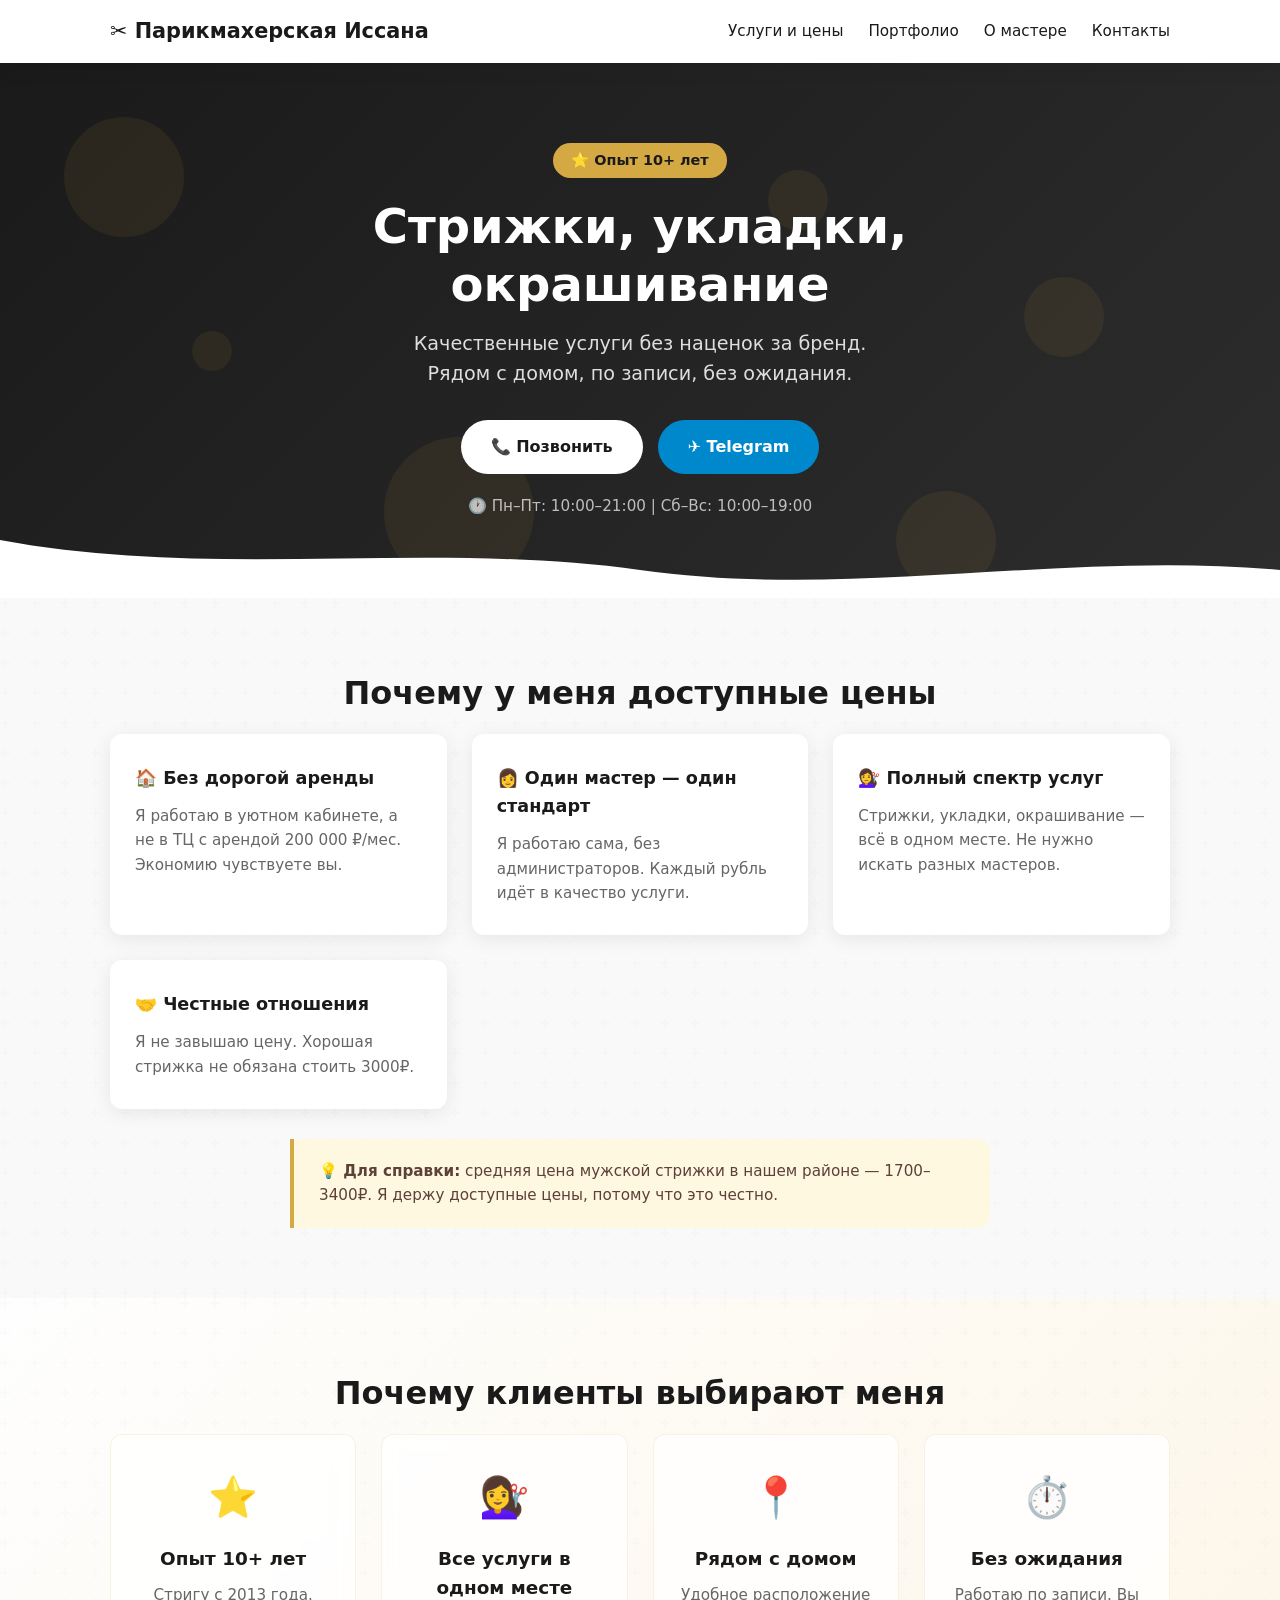
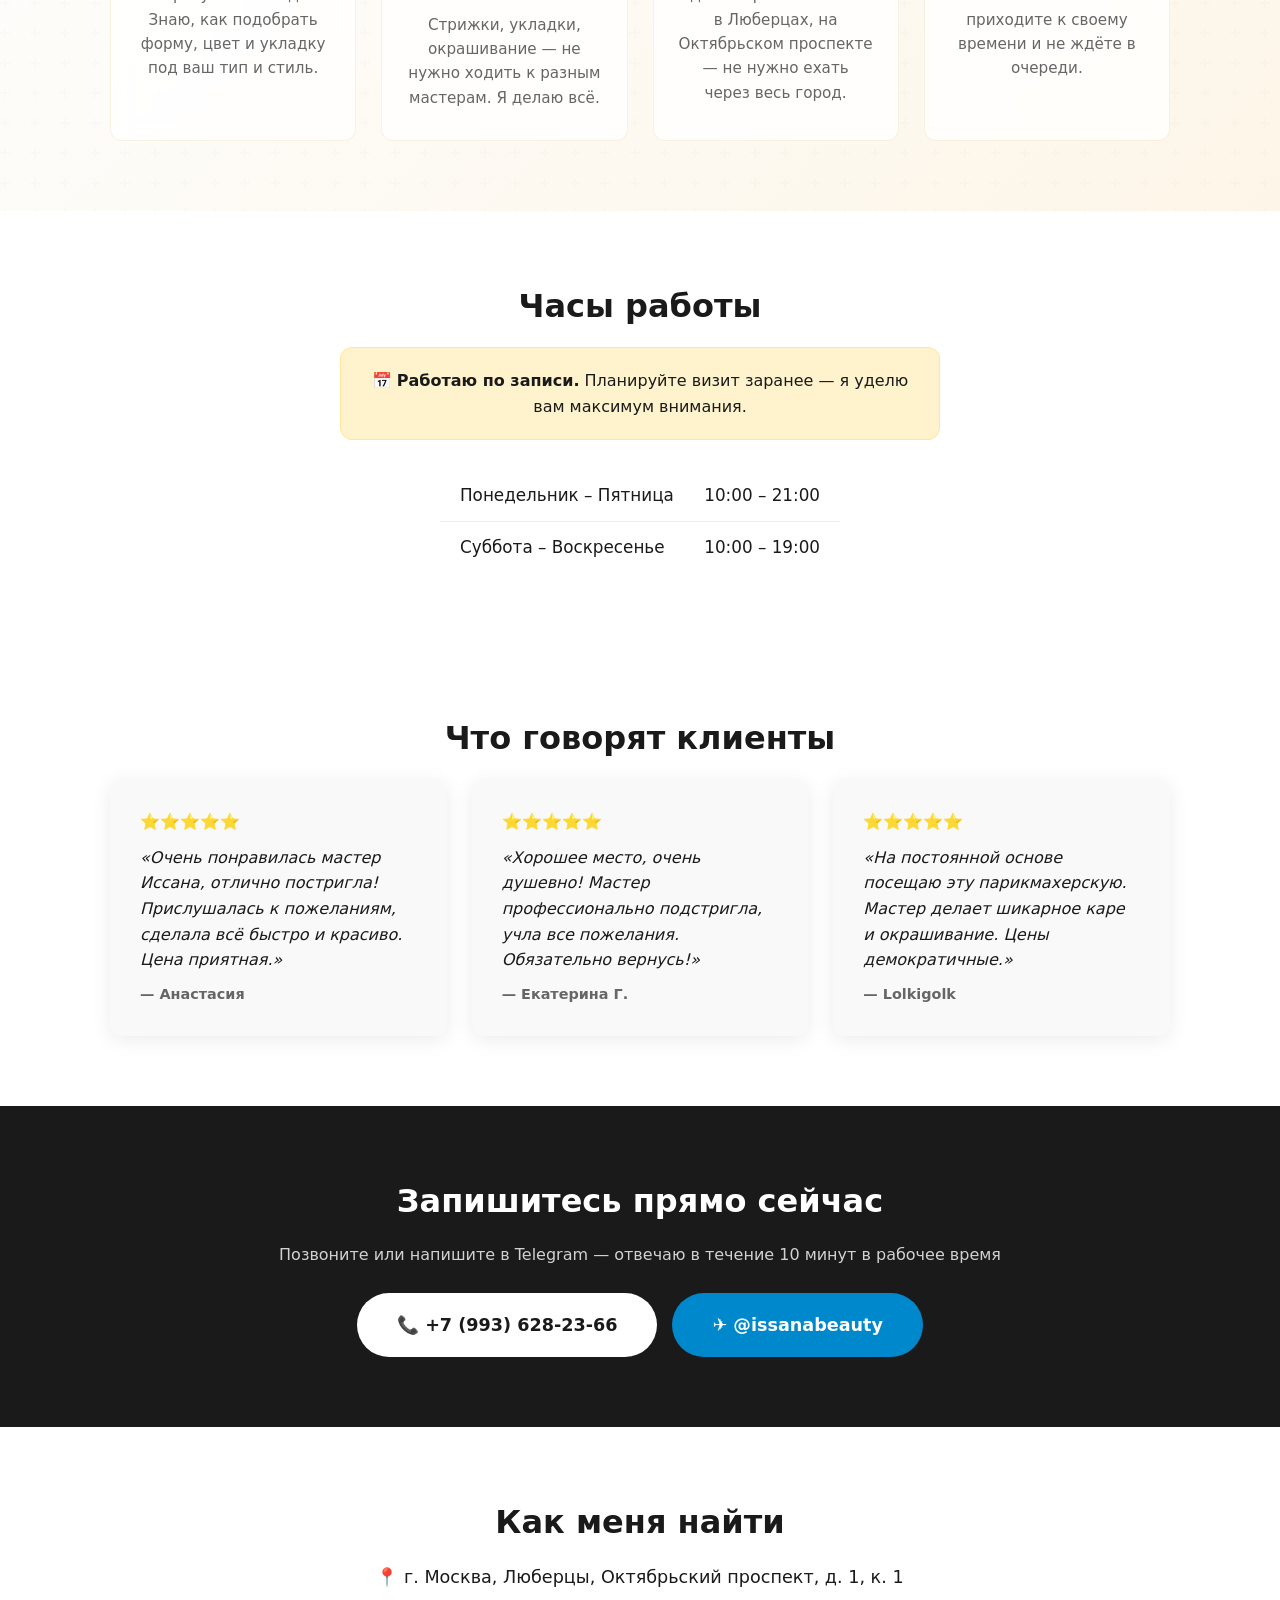
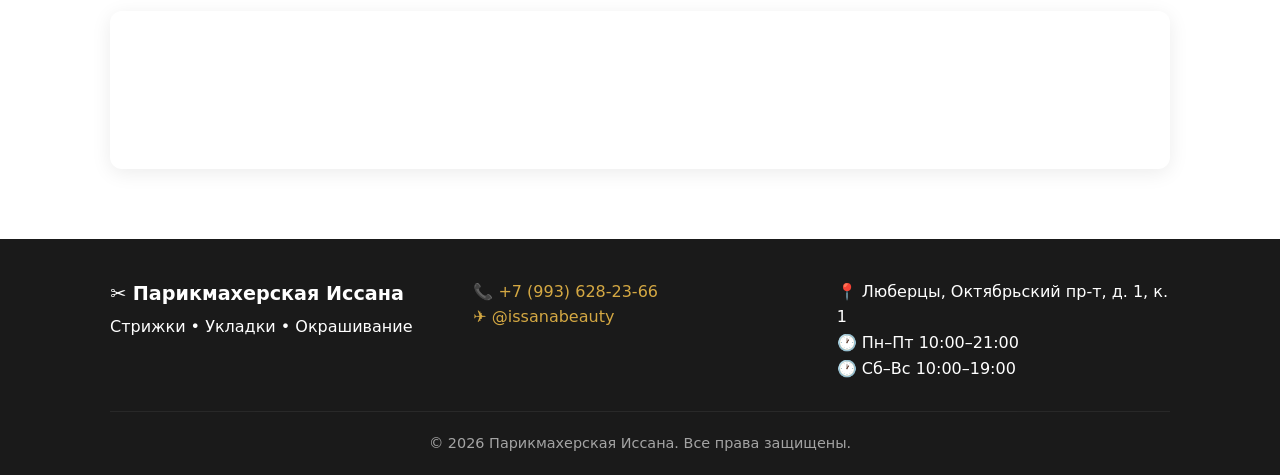
==== commit ac682d9a: "Update index.html" ====
--- a/index.html
+++ b/index.html
@@ -5,6 +5,31 @@
 <meta name="viewport" content="width=device-width, initial-scale=1.0">
 <title>Парикмахерская Иссана | Стрижки, укладки, окрашивание | Люберцы</title>
 <meta name="description" content="Стрижки, укладки, окрашивание в Люберцах. Октябрьский проспект, д. 1, к. 1. Опыт 10+ лет. Доступные цены. Запись по телефону и Telegram @issanabeauty.">
+<!-- Open Graph -->
+<meta property="og:title" content="Парикмахерская Иссана | Стрижки и окрашивание">
+<meta property="og:description" content="Качественные услуги без наценок за бренд. Рядом с домом, по записи. Опыт 10+ лет.">
+<meta property="og:type" content="website">
+<meta property="og:locale" content="ru_RU">
+<meta property="og:url" content="https://KukushonokKabu.github.io/issanabeauty/">
+<meta property="og:image" content="https://KukushonokKabu.github.io/issanabeauty/images/og-cover.jpg">
+<!-- Schema.org -->
+<script type="application/ld+json">
+{
+  "@context": "https://schema.org",
+  "@type": "HairSalon",
+  "name": "Парикмахерская Иссана",
+  "image": "https://KukushonokKabu.github.io/issanabeauty/images/master.jpg",
+  "telephone": "+79936282366",
+  "address": {
+    "@type": "PostalAddress",
+    "addressLocality": "Люберцы",
+    "streetAddress": "Октябрьский проспект, д. 1, к. 1"
+  },
+  "openingHours": ["Mo-Fr 10:00-21:00", "Sa-Su 10:00-19:00"],
+  "priceRange": "₽",
+  "url": "https://KukushonokKabu.github.io/issanabeauty/"
+}
+</script>
 <link rel="stylesheet" href="css/style.css">
 <link rel="icon" href="images/favicon.ico" type="image/x-icon">
 </head>
@@ -77,9 +102,9 @@
 <div class="container">
 <h2 class="section-title">Что говорят клиенты</h2>
 <div class="reviews-grid">
-<div class="review-card"><div class="review-stars">⭐⭐⭐⭐⭐</div><p class="review-text">«Очень понравилась мастер Иссана, отлично постригла! Прислушалась к пожеланиям, сделала всё быстро и красиво. Цена приятная. Волосы теперь выглядят идеально ровными и ухоженными 👍»</p><p class="review-author">— Анастасия</p></div>
-<div class="review-card"><div class="review-stars">⭐⭐⭐⭐⭐</div><p class="review-text">«Хорошее место, очень душевно! Мастер Иссана профессионально подстригла, учла все пожелания и порекомендовала подходящий уход) Обязательно вернусь снова уже на окрашивание :)»</p><p class="review-author">— Екатерина Г.</p></div>
-<div class="review-card"><div class="review-stars">⭐⭐⭐⭐⭐</div><p class="review-text">«На постоянной основе посещаю эту парикмахерскую и могу рекомендовать место!!! Мастер Иссана делает шикарное каре и окрашивание. Цены демократичные, а качество всегда на высоте.»</p><p class="review-author">— Lolkigolk</p></div>
+<div class="review-card"><div class="review-stars">⭐⭐⭐⭐⭐</div><p class="review-text">«Очень понравилась мастер Иссана, отлично постригла! Прислушалась к пожеланиям, сделала всё быстро и красиво. Цена приятная.»</p><p class="review-author">— Анастасия</p></div>
+<div class="review-card"><div class="review-stars">⭐⭐⭐⭐⭐</div><p class="review-text">«Хорошее место, очень душевно! Мастер профессионально подстригла, учла все пожелания. Обязательно вернусь!»</p><p class="review-author">— Екатерина Г.</p></div>
+<div class="review-card"><div class="review-stars">⭐⭐⭐⭐⭐</div><p class="review-text">«На постоянной основе посещаю эту парикмахерскую. Мастер делает шикарное каре и окрашивание. Цены демократичные.»</p><p class="review-author">— Lolkigolk</p></div>
 </div>
 </div>
 </section>
--- a/css/style.css
+++ b/css/style.css
@@ -1025,4 +1025,24 @@
     .mobile-fab {
         display: none;
     }
-}+}
+/* ============================================ */
+/*  ДОСТУПНОСТЬ И СТАБИЛЬНОСТЬ                  */
+/* ============================================ */
+/* Визуальный фокус для навигации клавиатурой */
+:focus-visible {
+  outline: 3px solid var(--color-primary);
+  outline-offset: 3px;
+  border-radius: 4px;
+}
+
+/* Защита от скачков верстки (CLS) */
+img, video, iframe {
+  height: auto;
+  max-width: 100%;
+}
+
+/* Плавное появление кнопок Telegram при загрузке */
+.js-tg-link {
+  transition: opacity 0.3s ease;
+}
